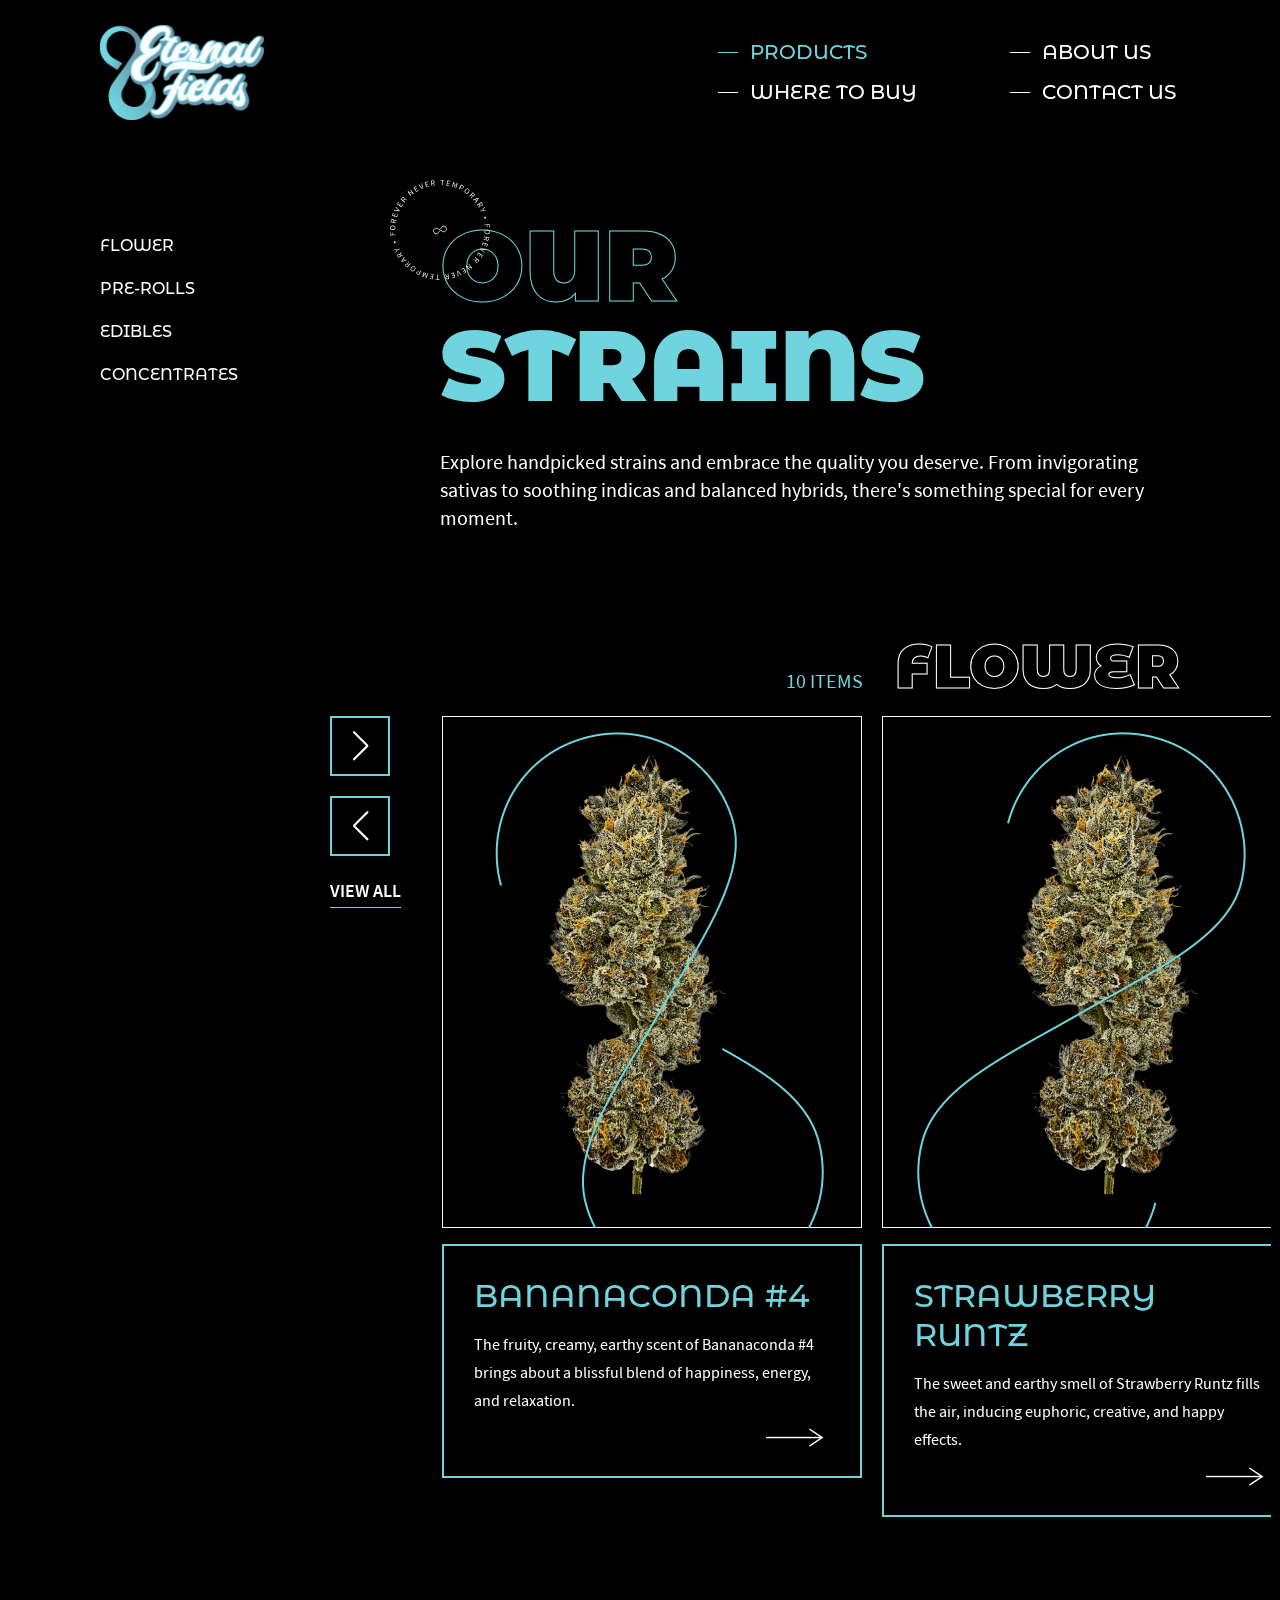
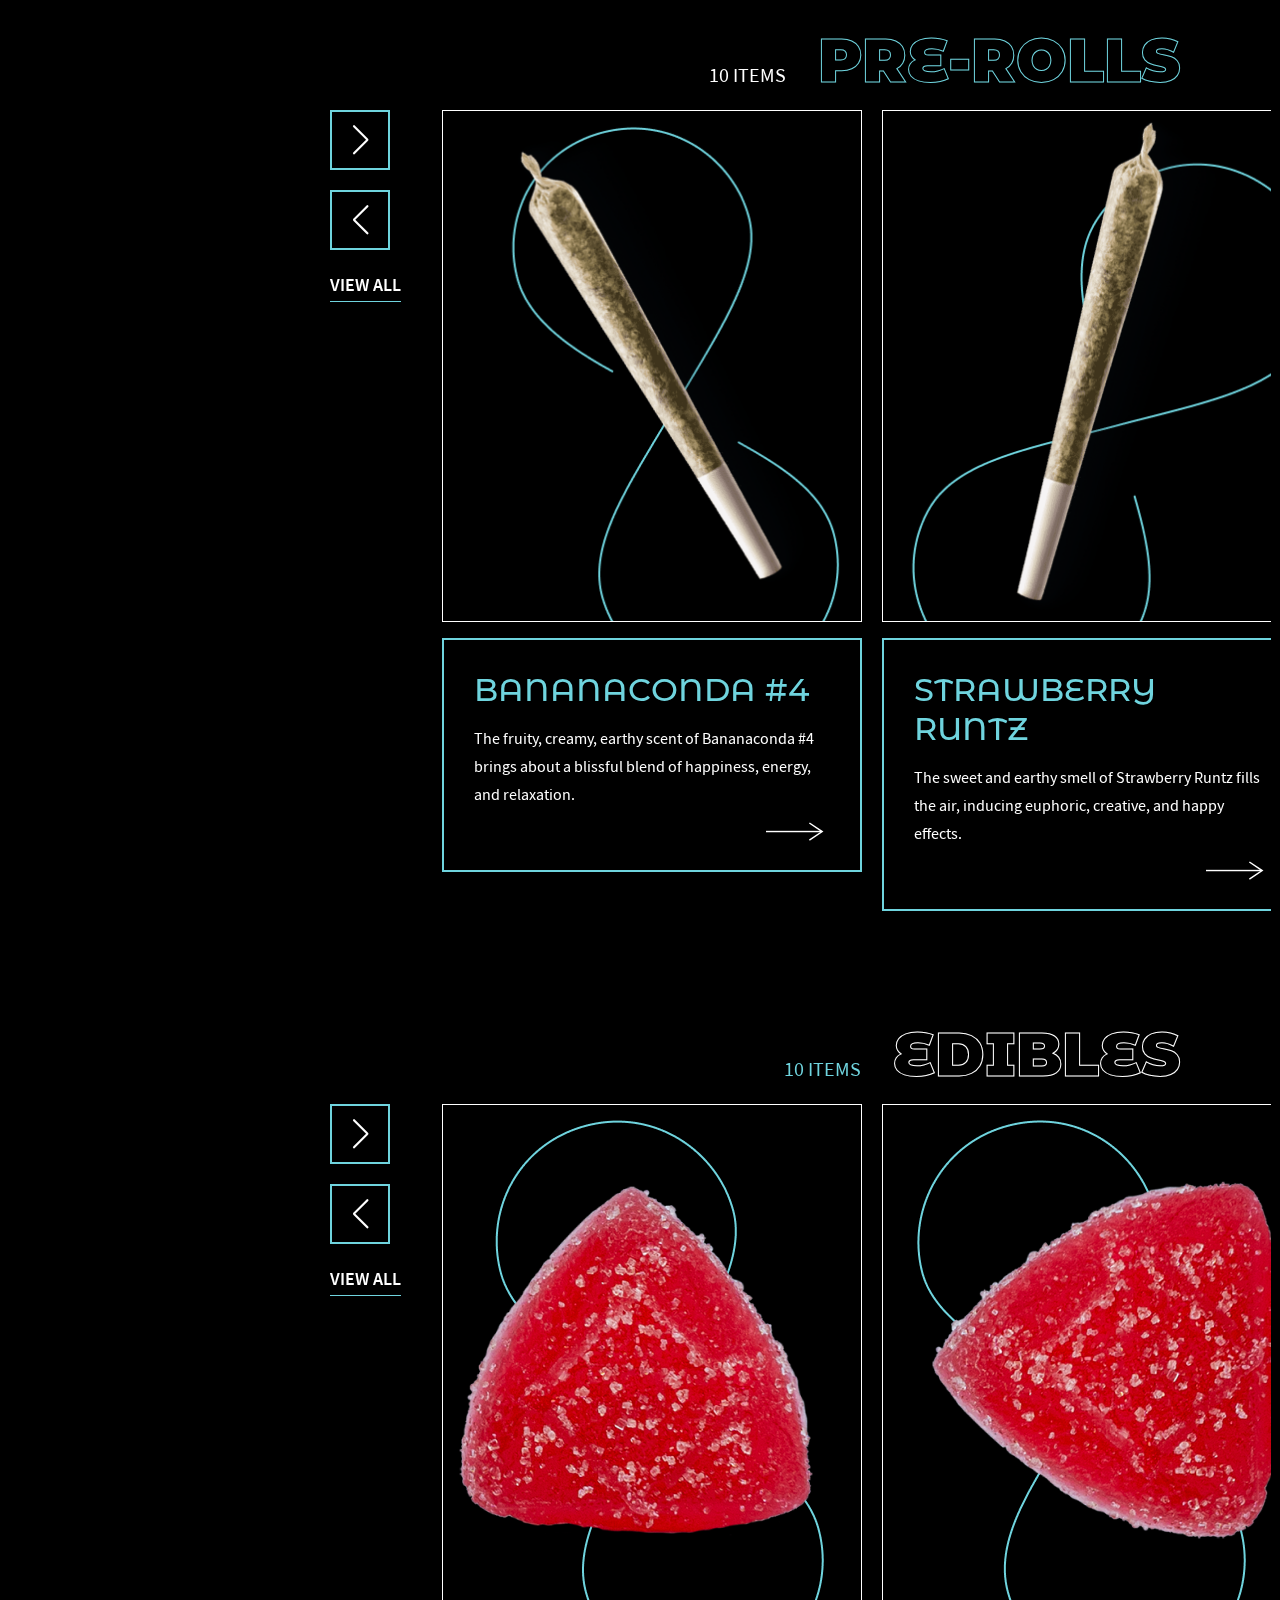
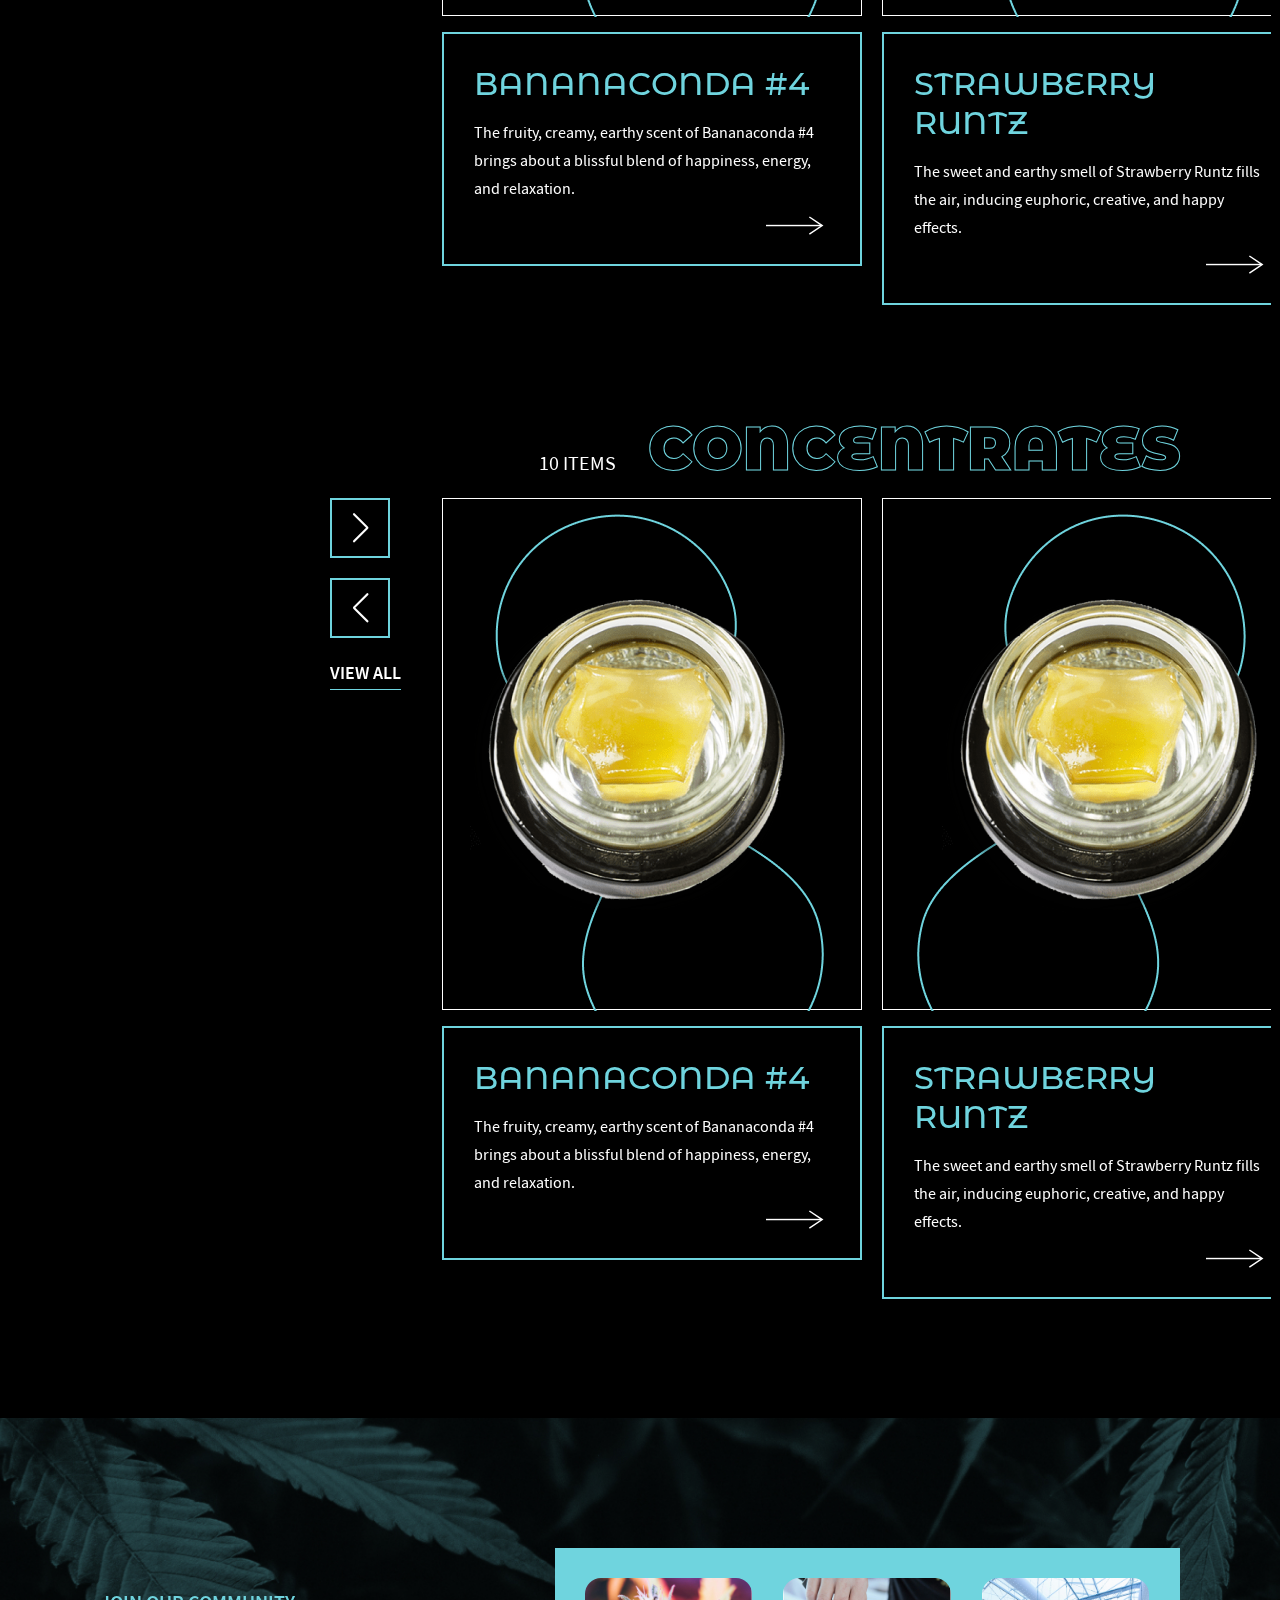
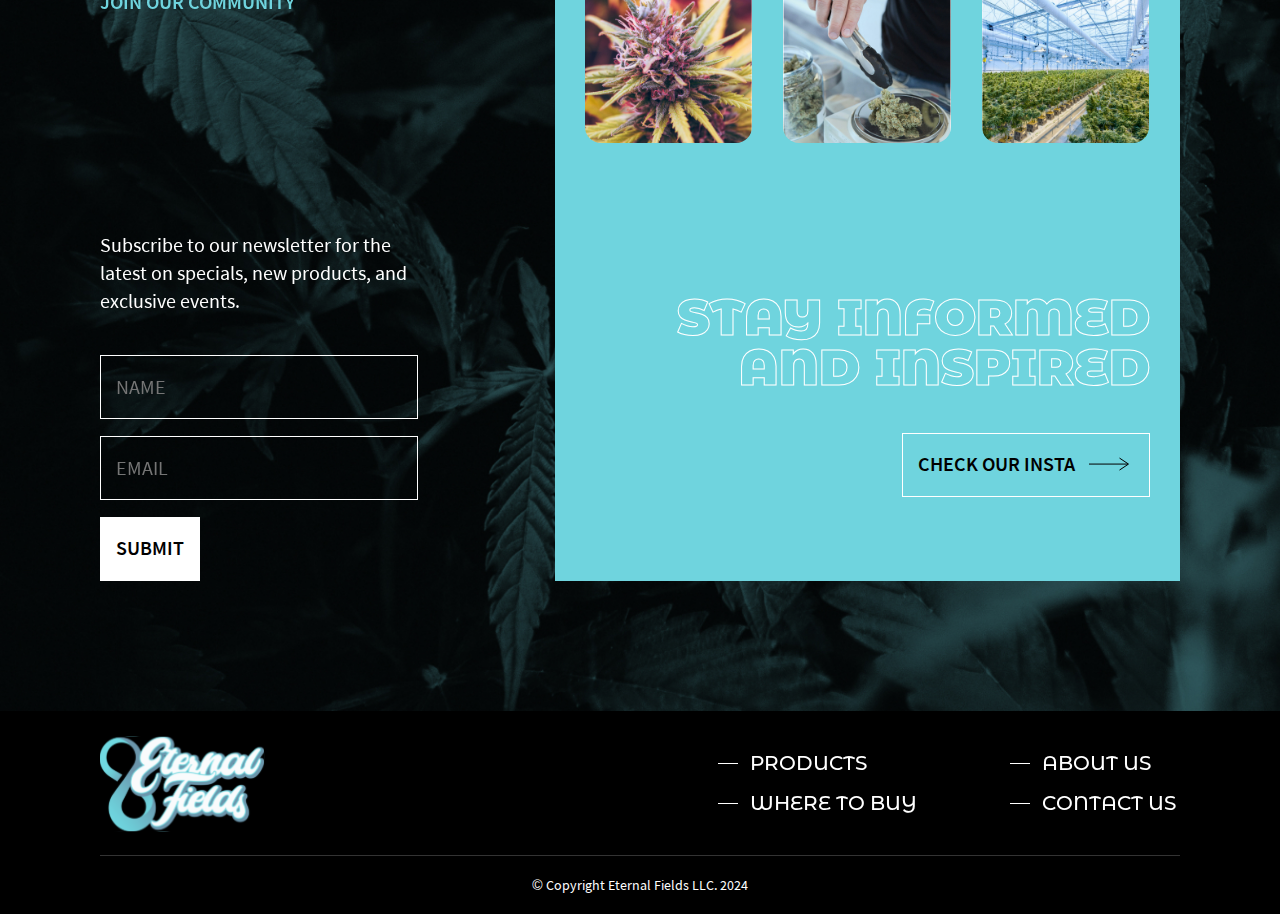
==== html/product.html @ d435bf22 "add" ====
<!doctype html>
<html lang="en">
<head>
	<meta charset="UTF-8">
	<meta name="viewport"
				content="width=device-width, user-scalable=no, initial-scale=1.0, maximum-scale=1.0, minimum-scale=1.0">
	<meta http-equiv="X-UA-Compatible" content="ie=edge">
	<title>Eternal Fields</title>

	
	<!-- Main style -->
	<link rel="stylesheet" href="css/normalize.css"/>
	<link rel="preconnect" href="https://fonts.googleapis.com">
	<link rel="preconnect" href="https://fonts.gstatic.com" crossorigin>
	<link href="https://fonts.googleapis.com/css2?family=Montserrat+Alternates:wght@400;500;900&display=swap" rel="stylesheet">
	<link rel="stylesheet" href="css/font.css"/>
	<link rel="stylesheet" href="css/jquery.fancybox.min.css"/>
	<link rel="stylesheet" type="text/css" href="css/nice-select.css"/>
	<link rel="stylesheet" type="text/css" href="css/swiper.min.css"/>
	<link rel="stylesheet" type="text/css" href="css/styles.css"/>
	<link rel="stylesheet" type="text/css" href="css/responsive.css"/>
	
</head>
<body>

  <header>
		<div class="top-line">
			<div class="content-width">
				<div class="logo-wrap">
					<a href="index.html">
						<img src="img/logo.svg" alt="">
					</a>
				</div>
				<nav class="top-menu">
					<ul>
						<li class="current-item"><a href="#">PRODUCTS</a></li>
						<li><a href="#">ABOUT US</a></li>
						<li><a href="#">WHERE TO BUY</a></li>
						<li><a href="#">CONTACT US</a></li>
					</ul>
				</nav>
			</div>
		</div>
  </header>

	<main>

		<div class="nav-block">
			<div class="content-width">
				<div class="nav-menu-wrap">
					<ul class="et_pb_side_nav ">
						<li class="side_nav_item"><a href="#product1"><span class="img-wrap"><img src="img/icon-5.svg" alt=""></span>FLOWER</a></li>
						<li class="side_nav_item"><a href="#product2"  class=""><span class="img-wrap"><img src="img/icon-5.svg" alt=""></span>pre-rolls</a></li>
						<li class="side_nav_item"><a href="#product3" id="side_nav_item_id_2" class=""><span class="img-wrap"><img src="img/icon-5.svg" alt=""></span>Edibles</a></li>
						<li class="side_nav_item"><a href="#product4" id="side_nav_item_id_3" class=""><span class="img-wrap"><img src="img/icon-5.svg" alt=""></span>concentrates</a></li>

					</ul>
				</div>
				<div class="content-wrap">
					<section class="product-head">
						<div class="title-wrap">
							<div class="icon-wrap">
								<img src="img/icon-6.svg" alt="">
							</div>
							<h1><span>Our</span> Strains</h1>
							<p>Explore handpicked strains and embrace the quality you deserve. From invigorating sativas to soothing indicas and balanced hybrids, there's something special for every moment.</p>
						</div>
					</section>


					<section id="product1" class="product product-1">
						<div class="title">
							<p>10 items</p>
							<h2>FLOWER</h2>
						</div>
						<div class="slider-wrap">
							<div class="nav-wrap">
								<div class="swiper-button-next next-1 arrow"></div>
								<div class="swiper-button-prev prev-1 arrow"></div>
								<div class="link-wrap">
									<a href="#">View all</a>
								</div>
							</div>
							<div class="swiper product-slider-1  product-slider">
								<div class="swiper-wrapper">
									<div class="swiper-slide">
										<figure>
											<img src="img/img-2-1.png" alt="">
										</figure>
										<div class="text">
											<h6>Bananaconda #4</h6>
											<p>The fruity, creamy, earthy scent of Bananaconda #4 brings about a blissful blend of happiness, energy, and relaxation.</p>
											<a href="#"><img src="img/icon-2.svg" alt=""></a>
										</div>
									</div>
									<div class="swiper-slide">
										<figure>
											<img src="img/img-2-2.png" alt="">
										</figure>
										<div class="text">
											<h6>Strawberry Runtz</h6>
											<p>The sweet and earthy smell of Strawberry Runtz fills the air, inducing euphoric, creative, and happy effects.</p>
											<a href="#"><img src="img/icon-2.svg" alt=""></a>
										</div>
									</div>
									<div class="swiper-slide">
										<figure>
											<img src="img/img-2-3.png" alt="">
										</figure>
										<div class="text">
											<h6>Cadillac Rainbows</h6>
											<p>The fruity, gassy aroma of Cadillac Rainbows invites a wave of hunger, euphoria, and relaxation.</p>
											<a href="#"><img src="img/icon-2.svg" alt=""></a>
										</div>
									</div>
									<div class="swiper-slide">
										<figure>
											<img src="img/img-2-1.png" alt="">
										</figure>
										<div class="text">
											<h6>Bananaconda #4</h6>
											<p>The fruity, creamy, earthy scent of Bananaconda #4 brings about a blissful blend of happiness, energy, and relaxation.</p>
											<a href="#"><img src="img/icon-2.svg" alt=""></a>
										</div>
									</div>
									<div class="swiper-slide">
										<figure>
											<img src="img/img-2-2.png" alt="">
										</figure>
										<div class="text">
											<h6>Strawberry Runtz</h6>
											<p>The sweet and earthy smell of Strawberry Runtz fills the air, inducing euphoric, creative, and happy effects.</p>
											<a href="#"><img src="img/icon-2.svg" alt=""></a>
										</div>
									</div>
									<div class="swiper-slide">
										<figure>
											<img src="img/img-2-3.png" alt="">
										</figure>
										<div class="text">
											<h6>Cadillac Rainbows</h6>
											<p>The fruity, gassy aroma of Cadillac Rainbows invites a wave of hunger, euphoria, and relaxation.</p>
											<a href="#"><img src="img/icon-2.svg" alt=""></a>
										</div>
									</div>
								</div>
							</div>
						</div>
					</section>
					<section id="product2" class="product product-2">
						<div class="title">
							<p>10 items</p>
							<h2>pre-rolls</h2>
						</div>
						<div class="slider-wrap">
							<div class="nav-wrap">
								<div class="swiper-button-next next-2 arrow"></div>
								<div class="swiper-button-prev prev-2 arrow"></div>
								<div class="link-wrap">
									<a href="#">View all</a>
								</div>
							</div>
							<div class="swiper product-slider-2  product-slider">
								<div class="swiper-wrapper">
									<div class="swiper-slide">
										<figure>
											<img src="img/img-7-1.png" alt="">
										</figure>
										<div class="text">
											<h6>Bananaconda #4</h6>
											<p>The fruity, creamy, earthy scent of Bananaconda #4 brings about a blissful blend of happiness, energy, and relaxation.</p>
											<a href="#"><img src="img/icon-2.svg" alt=""></a>
										</div>
									</div>
									<div class="swiper-slide">
										<figure>
											<img src="img/img-7-2.png" alt="">
										</figure>
										<div class="text">
											<h6>Strawberry Runtz</h6>
											<p>The sweet and earthy smell of Strawberry Runtz fills the air, inducing euphoric, creative, and happy effects.</p>
											<a href="#"><img src="img/icon-2.svg" alt=""></a>
										</div>
									</div>
									<div class="swiper-slide">
										<figure>
											<img src="img/img-2-3.png" alt="">
										</figure>
										<div class="text">
											<h6>Cadillac Rainbows</h6>
											<p>The fruity, gassy aroma of Cadillac Rainbows invites a wave of hunger, euphoria, and relaxation.</p>
											<a href="#"><img src="img/icon-2.svg" alt=""></a>
										</div>
									</div>
									<div class="swiper-slide">
										<figure>
											<img src="img/img-2-1.png" alt="">
										</figure>
										<div class="text">
											<h6>Bananaconda #4</h6>
											<p>The fruity, creamy, earthy scent of Bananaconda #4 brings about a blissful blend of happiness, energy, and relaxation.</p>
											<a href="#"><img src="img/icon-2.svg" alt=""></a>
										</div>
									</div>
									<div class="swiper-slide">
										<figure>
											<img src="img/img-2-2.png" alt="">
										</figure>
										<div class="text">
											<h6>Strawberry Runtz</h6>
											<p>The sweet and earthy smell of Strawberry Runtz fills the air, inducing euphoric, creative, and happy effects.</p>
											<a href="#"><img src="img/icon-2.svg" alt=""></a>
										</div>
									</div>
									<div class="swiper-slide">
										<figure>
											<img src="img/img-2-3.png" alt="">
										</figure>
										<div class="text">
											<h6>Cadillac Rainbows</h6>
											<p>The fruity, gassy aroma of Cadillac Rainbows invites a wave of hunger, euphoria, and relaxation.</p>
											<a href="#"><img src="img/icon-2.svg" alt=""></a>
										</div>
									</div>
								</div>
							</div>
						</div>
					</section>
					<section id="product3" class="product product-3">
						<div class="title">
							<p>10 items</p>
							<h2>Edibles</h2>
						</div>
						<div class="slider-wrap">
							<div class="nav-wrap">
								<div class="swiper-button-next next-3 arrow"></div>
								<div class="swiper-button-prev prev-3 arrow"></div>
								<div class="link-wrap">
									<a href="#">View all</a>
								</div>
							</div>
							<div class="swiper product-slider-3  product-slider">
								<div class="swiper-wrapper">
									<div class="swiper-slide">
										<figure>
											<img src="img/img-8-1.png" alt="">
										</figure>
										<div class="text">
											<h6>Bananaconda #4</h6>
											<p>The fruity, creamy, earthy scent of Bananaconda #4 brings about a blissful blend of happiness, energy, and relaxation.</p>
											<a href="#"><img src="img/icon-2.svg" alt=""></a>
										</div>
									</div>
									<div class="swiper-slide">
										<figure>
											<img src="img/img-8-2.png" alt="">
										</figure>
										<div class="text">
											<h6>Strawberry Runtz</h6>
											<p>The sweet and earthy smell of Strawberry Runtz fills the air, inducing euphoric, creative, and happy effects.</p>
											<a href="#"><img src="img/icon-2.svg" alt=""></a>
										</div>
									</div>
									<div class="swiper-slide">
										<figure>
											<img src="img/img-2-3.png" alt="">
										</figure>
										<div class="text">
											<h6>Cadillac Rainbows</h6>
											<p>The fruity, gassy aroma of Cadillac Rainbows invites a wave of hunger, euphoria, and relaxation.</p>
											<a href="#"><img src="img/icon-2.svg" alt=""></a>
										</div>
									</div>
									<div class="swiper-slide">
										<figure>
											<img src="img/img-2-1.png" alt="">
										</figure>
										<div class="text">
											<h6>Bananaconda #4</h6>
											<p>The fruity, creamy, earthy scent of Bananaconda #4 brings about a blissful blend of happiness, energy, and relaxation.</p>
											<a href="#"><img src="img/icon-2.svg" alt=""></a>
										</div>
									</div>
									<div class="swiper-slide">
										<figure>
											<img src="img/img-2-2.png" alt="">
										</figure>
										<div class="text">
											<h6>Strawberry Runtz</h6>
											<p>The sweet and earthy smell of Strawberry Runtz fills the air, inducing euphoric, creative, and happy effects.</p>
											<a href="#"><img src="img/icon-2.svg" alt=""></a>
										</div>
									</div>
									<div class="swiper-slide">
										<figure>
											<img src="img/img-2-3.png" alt="">
										</figure>
										<div class="text">
											<h6>Cadillac Rainbows</h6>
											<p>The fruity, gassy aroma of Cadillac Rainbows invites a wave of hunger, euphoria, and relaxation.</p>
											<a href="#"><img src="img/icon-2.svg" alt=""></a>
										</div>
									</div>
								</div>
							</div>
						</div>
					</section>
					<section id="product4" class="product product-4">
						<div class="title">
							<p>10 items</p>
							<h2>concentrates</h2>
						</div>
						<div class="slider-wrap">
							<div class="nav-wrap">
								<div class="swiper-button-next next-4 arrow"></div>
								<div class="swiper-button-prev prev-4 arrow"></div>
								<div class="link-wrap">
									<a href="#">View all</a>
								</div>
							</div>
							<div class="swiper product-slider-4  product-slider">
								<div class="swiper-wrapper">
									<div class="swiper-slide">
										<figure>
											<img src="img/img-9-1.png" alt="">
										</figure>
										<div class="text">
											<h6>Bananaconda #4</h6>
											<p>The fruity, creamy, earthy scent of Bananaconda #4 brings about a blissful blend of happiness, energy, and relaxation.</p>
											<a href="#"><img src="img/icon-2.svg" alt=""></a>
										</div>
									</div>
									<div class="swiper-slide">
										<figure>
											<img src="img/img-9-2.png" alt="">
										</figure>
										<div class="text">
											<h6>Strawberry Runtz</h6>
											<p>The sweet and earthy smell of Strawberry Runtz fills the air, inducing euphoric, creative, and happy effects.</p>
											<a href="#"><img src="img/icon-2.svg" alt=""></a>
										</div>
									</div>
									<div class="swiper-slide">
										<figure>
											<img src="img/img-2-3.png" alt="">
										</figure>
										<div class="text">
											<h6>Cadillac Rainbows</h6>
											<p>The fruity, gassy aroma of Cadillac Rainbows invites a wave of hunger, euphoria, and relaxation.</p>
											<a href="#"><img src="img/icon-2.svg" alt=""></a>
										</div>
									</div>
									<div class="swiper-slide">
										<figure>
											<img src="img/img-2-1.png" alt="">
										</figure>
										<div class="text">
											<h6>Bananaconda #4</h6>
											<p>The fruity, creamy, earthy scent of Bananaconda #4 brings about a blissful blend of happiness, energy, and relaxation.</p>
											<a href="#"><img src="img/icon-2.svg" alt=""></a>
										</div>
									</div>
									<div class="swiper-slide">
										<figure>
											<img src="img/img-2-2.png" alt="">
										</figure>
										<div class="text">
											<h6>Strawberry Runtz</h6>
											<p>The sweet and earthy smell of Strawberry Runtz fills the air, inducing euphoric, creative, and happy effects.</p>
											<a href="#"><img src="img/icon-2.svg" alt=""></a>
										</div>
									</div>
									<div class="swiper-slide">
										<figure>
											<img src="img/img-2-3.png" alt="">
										</figure>
										<div class="text">
											<h6>Cadillac Rainbows</h6>
											<p>The fruity, gassy aroma of Cadillac Rainbows invites a wave of hunger, euphoria, and relaxation.</p>
											<a href="#"><img src="img/icon-2.svg" alt=""></a>
										</div>
									</div>
								</div>
							</div>
						</div>
					</section>
				</div>
			</div>
		</div>



		<section class="join">
			<div class="bg">
				<img src="img/bg-6.jpg" alt="">
			</div>
			<div class="content-width">
				<div class="form-wrap">
					<h6 class="label">Join Our Community</h6>
					<p>Subscribe to our newsletter for the latest on specials, new products, and exclusive events.</p>
					<form action="#" class="form-default">
						<div class="input-wrap">
							<label for="name"></label>
							<input type="text" name="name" id="name" placeholder="Name">
						</div>
						<div class="input-wrap">
							<label for="email"></label>
							<input type="email" name="email" id="email" placeholder="Email">
						</div>
						<div class="input-wrap-submit">
							<button type="submit" class="btn-white">submit</button>
						</div>
					</form>
				</div>
				<div class="title-wrap">
					<div class="img-wrap">
						<img src="img/img-6-1.jpg" alt="">
						<img src="img/img-6-2.jpg" alt="">
						<img src="img/img-6-3.jpg" alt="">
					</div>
					<h2>Stay Informed and Inspired</h2>
					<div class="btn-wrap">
						<a href="#" class="btn-arrow">check our insta <img src="img/arrow-1.svg" alt=""></a>
					</div>
				</div>
			</div>
		</section>

		
	</main>

  <footer>
		<div class="content-width">
			<div class="logo-wrap">
				<a href="index.html">
					<img src="img/logo-2.svg" alt="">
				</a>
			</div>
			<nav class="top-menu">
				<ul>
					<li><a href="#">PRODUCTS</a></li>
					<li><a href="#">ABOUT US</a></li>
					<li><a href="#">WHERE TO BUY</a></li>
					<li><a href="#">CONTACT US</a></li>
				</ul>
			</nav>

			<div class="bottom">
				<p>© Copyright Eternal Fields LLC. 2024</p>
			</div>
		</div>
  </footer>



  <script src="js/jquery.min.js"></script>
	<script src="js/swiper.js"></script>
	<script src="js/jquery.fancybox.min.js"></script>
	<script src="js/jquery.nice-select.min.js"></script>
	<script src="js/fixto.min.js"></script>
	<script src="js/jquery.nav.min.js"></script>
	<script src="js/script.js"></script>
</body>
</html>
---- html/css/font.css ----
@font-face {
  font-family: 'Source Sans Pro';
  src: url('../fonts/SourceSansPro-Regular.woff2') format('woff2'),
  url('../fonts/SourceSansPro-Regular.woff') format('woff');
  font-weight: normal;
  font-style: normal;
  font-display: swap;
}

@font-face {
  font-family: 'Source Sans Pro';
  src: url('../fonts/SourceSansPro-Semibold.woff2') format('woff2'),
  url('../fonts/SourceSansPro-Semibold.woff') format('woff');
  font-weight: 600;
  font-style: normal;
  font-display: swap;
}
---- html/css/nice-select.css ----
.nice-select {
  -webkit-tap-highlight-color: transparent;
  background-color: #fff;
  border-radius: 5px;
  border: solid 1px #e8e8e8;
  box-sizing: border-box;
  clear: both;
  cursor: pointer;
  display: block;
  float: left;
  font-family: inherit;
  font-size: 14px;
  font-weight: normal;
  height: 42px;
  line-height: 40px;
  outline: none;
  padding-left: 18px;
  padding-right: 30px;
  position: relative;
  text-align: left !important;
  -webkit-transition: all 0.2s ease-in-out;
  transition: all 0.2s ease-in-out;
  -webkit-user-select: none;
     -moz-user-select: none;
      -ms-user-select: none;
          user-select: none;
  white-space: nowrap;
  width: auto; }
  .nice-select:hover {
    border-color: #dbdbdb; }
  .nice-select:active, .nice-select.open, .nice-select:focus {
    border-color: #999; }
  .nice-select:after {
    border-bottom: 2px solid #999;
    border-right: 2px solid #999;
    content: '';
    display: block;
    height: 5px;
    margin-top: -4px;
    pointer-events: none;
    position: absolute;
    right: 12px;
    top: 50%;
    -webkit-transform-origin: 66% 66%;
        -ms-transform-origin: 66% 66%;
            transform-origin: 66% 66%;
    -webkit-transform: rotate(45deg);
        -ms-transform: rotate(45deg);
            transform: rotate(45deg);
    -webkit-transition: all 0.15s ease-in-out;
    transition: all 0.15s ease-in-out;
    width: 5px; }
  .nice-select.open:after {
    -webkit-transform: rotate(-135deg);
        -ms-transform: rotate(-135deg);
            transform: rotate(-135deg); }
  .nice-select.open .list {
    opacity: 1;
    pointer-events: auto;
    -webkit-transform: scale(1) translateY(0);
        -ms-transform: scale(1) translateY(0);
            transform: scale(1) translateY(0); }
  .nice-select.disabled {
    border-color: #ededed;
    color: #999;
    pointer-events: none; }
    .nice-select.disabled:after {
      border-color: #cccccc; }
  .nice-select.wide {
    width: 100%; }
    .nice-select.wide .list {
      left: 0 !important;
      right: 0 !important; }
  .nice-select.right {
    float: right; }
    .nice-select.right .list {
      left: auto;
      right: 0; }
  .nice-select.small {
    font-size: 12px;
    height: 36px;
    line-height: 34px; }
    .nice-select.small:after {
      height: 4px;
      width: 4px; }
    .nice-select.small .option {
      line-height: 34px;
      min-height: 34px; }
  .nice-select .list {
    background-color: #fff;
    border-radius: 5px;
    box-shadow: 0 0 0 1px rgba(68, 68, 68, 0.11);
    box-sizing: border-box;
    margin-top: 4px;
    opacity: 0;
    overflow: hidden;
    padding: 0;
    pointer-events: none;
    position: absolute;
    top: 100%;
    left: 0;
    -webkit-transform-origin: 50% 0;
        -ms-transform-origin: 50% 0;
            transform-origin: 50% 0;
    -webkit-transform: scale(0.75) translateY(-21px);
        -ms-transform: scale(0.75) translateY(-21px);
            transform: scale(0.75) translateY(-21px);
    -webkit-transition: all 0.2s cubic-bezier(0.5, 0, 0, 1.25), opacity 0.15s ease-out;
    transition: all 0.2s cubic-bezier(0.5, 0, 0, 1.25), opacity 0.15s ease-out;
    z-index: 9; }
    .nice-select .list:hover .option:not(:hover) {
      background-color: transparent !important; }
  .nice-select .option {
    cursor: pointer;
    font-weight: 400;
    line-height: 40px;
    list-style: none;
    min-height: 40px;
    outline: none;
    padding-left: 18px;
    padding-right: 29px;
    text-align: left;
    -webkit-transition: all 0.2s;
    transition: all 0.2s; }
    .nice-select .option:hover, .nice-select .option.focus, .nice-select .option.selected.focus {
      background-color: #f6f6f6; }
    .nice-select .option.selected {
      font-weight: bold; }
    .nice-select .option.disabled {
      background-color: transparent;
      color: #999;
      cursor: default; }

.no-csspointerevents .nice-select .list {
  display: none; }

.no-csspointerevents .nice-select.open .list {
  display: block; }
---- html/css/styles.css ----
/*&:after {
  content: "";
  display: table;
  clear: both;}*/
body {
  font-family: "Source Sans Pro", sans-serif;
  scroll-behavior: smooth;
  font-style: normal;
  font-size: 20px;
  font-weight: 400;
  line-height: 28px;
  min-width: 320px;
  position: relative;
  background: #000;
  max-width: 3000px;
  margin: auto;
  color: #fff; }

header, section, footer {
  margin: auto; }

a {
  text-decoration: none; }
  a:focus {
    outline: none !important; }

a:hover, a:focus, a:active {
  text-decoration: none; }

* {
  -webkit-box-sizing: border-box;
  box-sizing: border-box;
  -webkit-font-smoothing: antialiased;
  -moz-osx-font-smoothing: grayscale; }

a, button {
  -webkit-transition: all .4s ease;
  transition: all .4s ease; }

figure {
  margin: 0; }
  figure img {
    width: auto;
    max-width: 100%;
    vertical-align: top; }

ul {
  margin: 0;
  padding: 0; }
  ul li {
    list-style-type: none; }

p, a {
  color: #fff;
  margin: 0; }

input {
  -webkit-appearance: none !important;
  -moz-appearance: none !important;
  appearance: none !important; }

.content-width {
  width: 1345px;
  margin: auto; }

h1, h2, h3, h4, h5, h6 {
  font-family: "Montserrat Alternates", sans-serif; }

h1, h2 {
  margin: 0 0 30px; }

h3 {
  margin: 0 0 30px; }

h4 {
  margin: 0 0 30px; }

h5 {
  margin: 0 0 10px; }

h6 {
  margin: 0 0 10px; }

input:invalid {
  -webkit-box-shadow: none;
          box-shadow: none; }

input, textarea, button {
  outline: none !important; }

/*--------------------------------HOME---------------------------------*/
header {
  position: relative;
  z-index: 999;
  max-height: 0; }

.top-line {
  padding-top: 25px; }
  .top-line .content-width {
    display: -webkit-box;
    display: -ms-flexbox;
    display: flex;
    -webkit-box-pack: justify;
        -ms-flex-pack: justify;
            justify-content: space-between;
    -ms-flex-wrap: wrap;
        flex-wrap: wrap; }
  .top-line .logo-wrap {
    width: 165px; }
    .top-line .logo-wrap img {
      width: 100%; }
  .top-line .top-menu {
    width: 462px; }
    .top-line .top-menu ul {
      display: -webkit-box;
      display: -ms-flexbox;
      display: flex;
      -webkit-box-pack: justify;
          -ms-flex-pack: justify;
              justify-content: space-between;
      -ms-flex-wrap: wrap;
          flex-wrap: wrap;
      padding-top: 13px; }
      .top-line .top-menu ul li {
        min-width: 170px;
        width: -webkit-fit-content;
        width: -moz-fit-content;
        width: fit-content;
        margin-bottom: 12px; }
        .top-line .top-menu ul li a {
          display: inline-block;
          position: relative;
          padding-left: 32px;
          font-size: 20px;
          font-weight: 500;
          line-height: 24px;
          font-family: "Montserrat Alternates", sans-serif; }
          .top-line .top-menu ul li a:before {
            position: absolute;
            top: 50%;
            left: 0;
            content: '';
            height: 1px;
            background: #fff;
            width: 20px; }
          .top-line .top-menu ul li a:hover {
            opacity: 0.7; }

.bg {
  position: absolute;
  top: 0;
  left: 0;
  right: 0;
  bottom: 0;
  overflow: hidden; }

.bg + * {
  position: relative;
  z-index: 3; }

.home-banner {
  position: relative;
  z-index: 4; }
  .home-banner .bg img {
    width: 100%;
    height: 100%;
    -o-object-fit: cover;
       object-fit: cover; }
  .home-banner .content-width {
    position: relative;
    padding-top: 260px;
    padding-bottom: 70px;
    min-height: 817px; }
  .home-banner .content {
    display: -webkit-box;
    display: -ms-flexbox;
    display: flex;
    -webkit-box-pack: end;
        -ms-flex-pack: end;
            justify-content: flex-end;
    -ms-flex-wrap: wrap;
        flex-wrap: wrap; }
  .home-banner .title-wrap {
    width: calc(100% - 500px);
    margin-right: 68px; }
  .home-banner .text {
    width: 432px; }
  .home-banner .bottom-title {
    margin-top: 80px;
    width: 916px;
    max-width: 100%; }
  .home-banner h1 {
    margin: 0;
    font-size: 80px;
    font-weight: 900;
    line-height: 80px;
    letter-spacing: 0;
    text-align: left;
    text-transform: uppercase; }
  .home-banner h2 {
    position: relative;
    font-size: 80px;
    font-weight: 900;
    line-height: 80px;
    letter-spacing: 0;
    text-align: left;
    text-transform: uppercase;
    color: #fff; }
    @supports (-webkit-text-stroke: 1px white) {
      .home-banner h2 {
        color: transparent;
        -webkit-text-stroke: 1px white; } }
  .home-banner .bottom-scroll {
    position: absolute;
    bottom: 40px;
    left: 50%;
    width: 102px;
    margin-left: -56px; }
    .home-banner .bottom-scroll a {
      font-size: 20px;
      font-weight: 600;
      line-height: 28px;
      position: relative;
      color: #fff;
      text-align: center; }
      .home-banner .bottom-scroll a:hover {
        opacity: 0.7; }
      .home-banner .bottom-scroll a:after {
        position: absolute;
        top: calc(100% + 10px);
        width: 1px;
        background: #fff;
        height: 96px;
        content: '';
        left: 56px; }
  .home-banner .icon-wrap {
    width: 240px;
    bottom: -127px;
    left: 115px;
    position: absolute; }
    .home-banner .icon-wrap img {
      width: 100%; }

.title-slider {
  padding: 200px 0 100px;
  overflow: hidden; }
  .title-slider .content-width {
    display: -webkit-box;
    display: -ms-flexbox;
    display: flex;
    -webkit-box-pack: justify;
        -ms-flex-pack: justify;
            justify-content: space-between;
    -ms-flex-wrap: wrap;
        flex-wrap: wrap; }
  .title-slider .title-wrap {
    width: 775px; }
    .title-slider .title-wrap p {
      padding-left: 115px; }
  .title-slider h2 {
    color: #6fd4de;
    font-size: 160px;
    font-weight: 900;
    line-height: 160px;
    letter-spacing: 0;
    text-align: left;
    text-transform: uppercase;
    margin-bottom: 32px; }
  .title-slider .nav-wrap {
    position: absolute;
    top: 490px;
    left: 0;
    z-index: 5;
    display: -webkit-box;
    display: -ms-flexbox;
    display: flex;
    -webkit-box-pack: justify;
        -ms-flex-pack: justify;
            justify-content: space-between;
    -webkit-box-orient: horizontal;
    -webkit-box-direction: reverse;
        -ms-flex-direction: row-reverse;
            flex-direction: row-reverse;
    width: 208px; }
    .title-slider .nav-wrap > div {
      position: relative;
      margin: 0;
      top: 0;
      right: 0;
      left: 0;
      -webkit-transform: none;
              transform: none;
      border: 2px solid #6fd4de;
      width: 80px;
      height: 80px;
      -webkit-transition: all .4s ease;
      transition: all .4s ease; }
      .title-slider .nav-wrap > div:after {
        color: #fff; }
      .title-slider .nav-wrap > div:hover {
        background: #6fd4de; }
        .title-slider .nav-wrap > div:hover:after {
          color: #000; }
  .title-slider .slider-wrap {
    position: relative;
    z-index: 3;
    width: calc(100% - 775px - 85px);
    margin-top: -40px; }
  .title-slider .content-width {
    position: relative; }

.strains-slider {
  overflow: visible; }
  .strains-slider .swiper-slide {
    width: 420px; }
    .strains-slider .swiper-slide figure {
      border: 1px solid white;
      height: 512px;
      display: -webkit-box;
      display: -ms-flexbox;
      display: flex;
      -webkit-box-pack: center;
          -ms-flex-pack: center;
              justify-content: center;
      -webkit-box-align: center;
          -ms-flex-align: center;
              align-items: center;
      margin-bottom: 16px; }
    .strains-slider .swiper-slide .text {
      border: 2px solid #6fd4de;
      padding: 30px 30px 50px; }
      .strains-slider .swiper-slide .text h6 {
        color: #6fd4de;
        font-size: 32px;
        font-weight: 500;
        line-height: 39px;
        letter-spacing: 0;
        text-align: left;
        text-transform: uppercase;
        margin-bottom: 15px; }
      .strains-slider .swiper-slide .text p {
        font-size: 16px;
        font-weight: 400;
        line-height: 28px;
        margin-bottom: 12px; }
      .strains-slider .swiper-slide .text a {
        float: right;
        width: -webkit-fit-content;
        width: -moz-fit-content;
        width: fit-content; }
        .strains-slider .swiper-slide .text a img {
          position: relative;
          left: 0;
          -webkit-transition: all .4s ease;
          transition: all .4s ease; }
        .strains-slider .swiper-slide .text a:hover img {
          left: 3px; }

.img-text-bg {
  padding: 30px 0 100px; }
  .img-text-bg .content-width {
    position: relative;
    padding: 95px 0 0; }
  .img-text-bg .bg {
    left: 115px;
    bottom: -95px; }
    .img-text-bg .bg img {
      width: 100%;
      height: 100%;
      -o-object-fit: cover;
         object-fit: cover; }
  .img-text-bg .wrap {
    display: -webkit-box;
    display: -ms-flexbox;
    display: flex;
    -webkit-box-pack: justify;
        -ms-flex-pack: justify;
            justify-content: space-between;
    -ms-flex-wrap: wrap;
        flex-wrap: wrap; }
  .img-text-bg .icon-wrap {
    position: absolute;
    top: -242px;
    left: -32px; }
  .img-text-bg figure {
    width: 518px;
    position: relative;
    z-index: 3; }
    .img-text-bg figure img {
      border-radius: 32px;
      -webkit-box-shadow: 0px 32px 48px 12px rgba(0, 0, 0, 0.25), 0px 0px 16px 2px rgba(0, 0, 0, 0.25);
              box-shadow: 0px 32px 48px 12px rgba(0, 0, 0, 0.25), 0px 0px 16px 2px rgba(0, 0, 0, 0.25);
      width: 100%; }
  .img-text-bg .text {
    width: calc(100% - 685px);
    padding: 118px 110px 0 0; }
  .img-text-bg h2 {
    color: black;
    font-size: 80px;
    font-weight: 900;
    line-height: 80px;
    letter-spacing: 0;
    text-align: left;
    text-transform: uppercase;
    margin-bottom: 45px; }
  .img-text-bg .text-wrap {
    position: relative;
    padding-left: 115px; }
    .img-text-bg .text-wrap .img-wrap {
      position: absolute;
      top: -25px;
      left: -115px; }
      .img-text-bg .text-wrap .img-wrap img {
        vertical-align: top; }
    .img-text-bg .text-wrap p {
      color: black;
      font-size: 24px;
      font-weight: 400;
      line-height: 32px;
      margin-bottom: 40px; }

.label {
  color: white;
  font-family: "Source Sans Pro", sans-serif;
  font-size: 20px;
  font-weight: 600;
  line-height: 28px;
  letter-spacing: 0;
  text-align: left;
  text-transform: uppercase;
  margin-bottom: 5px; }

.btn-arrow {
  display: inline-block;
  height: 64px;
  border: 1px solid white;
  padding: 0 15px 2px;
  line-height: 60px;
  color: black;
  font-size: 20px;
  font-weight: 600;
  letter-spacing: 0;
  text-align: left;
  text-transform: uppercase; }
  .btn-arrow img {
    margin-left: 10px;
    -webkit-transition: all .4s ease;
    transition: all .4s ease;
    position: relative;
    left: 0; }
  .btn-arrow:hover img {
    left: 2px; }

.item-4x {
  padding: 115px 0 100px;
  position: relative;
  overflow: hidden; }
  .item-4x .title-wrap {
    padding: 0 115px;
    display: -webkit-box;
    display: -ms-flexbox;
    display: flex;
    -webkit-box-pack: justify;
        -ms-flex-pack: justify;
            justify-content: space-between;
    -ms-flex-wrap: wrap;
        flex-wrap: wrap; }
  .item-4x .text-title {
    width: 457px;
    margin-top: 45px; }
  .item-4x .label {
    color: #6fd4de;
    margin-bottom: 15px; }
  .item-4x .title {
    width: calc(100% - 585px); }
    .item-4x .title h2 {
      color: white;
      font-size: 80px;
      font-weight: 900;
      line-height: 84px;
      text-transform: uppercase;
      margin: 0; }
  .item-4x .bottom-title {
    width: 100%;
    margin-top: 67px; }
    .item-4x .bottom-title h2 {
      position: relative;
      font-size: 80px;
      font-weight: 900;
      line-height: 84px;
      letter-spacing: 0;
      text-align: right;
      text-transform: uppercase;
      color: #6fd4de;
      margin: 0;
      width: 100%; }
      @supports (-webkit-text-stroke: 1px #6fd4de) {
        .item-4x .bottom-title h2 {
          color: transparent;
          -webkit-text-stroke: 1px #6fd4de; } }
  .item-4x .bg {
    overflow: visible; }
    .item-4x .bg img {
      position: absolute;
      left: 50%;
      -webkit-transform: translate(-50%, 0);
              transform: translate(-50%, 0);
      top: 380px;
      opacity: 0.2; }
  .item-4x .content {
    margin-top: 80px;
    display: -webkit-box;
    display: -ms-flexbox;
    display: flex;
    -ms-flex-wrap: wrap;
        flex-wrap: wrap;
    grid-gap: 20px 46px; }
  .item-4x .item {
    width: calc(25% - 35px);
    position: relative; }
    .item-4x .item .number {
      width: 70px;
      height: 70px;
      background: #000;
      border-radius: 100%;
      position: absolute;
      top: -35px;
      left: -35px;
      padding: 11px; }
      .item-4x .item .number span {
        display: -webkit-box;
        display: -ms-flexbox;
        display: flex;
        -webkit-box-pack: center;
            -ms-flex-pack: center;
                justify-content: center;
        -webkit-box-align: center;
            -ms-flex-align: center;
                align-items: center;
        background: #6fd4de;
        border-radius: 100%;
        width: 48px;
        height: 48px;
        color: black;
        font-family: "Source Sans Pro", sans-serif;
        font-size: 24px;
        font-weight: 500;
        line-height: 29px;
        letter-spacing: 0;
        text-align: center;
        text-transform: uppercase;
        padding-bottom: 3px; }
    .item-4x .item figure {
      border: 1px solid white;
      height: 288px;
      display: -webkit-box;
      display: -ms-flexbox;
      display: flex;
      -webkit-box-pack: center;
          -ms-flex-pack: center;
              justify-content: center;
      -webkit-box-align: center;
          -ms-flex-align: center;
              align-items: center;
      margin-bottom: 10px; }
    .item-4x .item .text {
      border: 2px solid #6fd4de;
      padding: 30px 30px 40px;
      min-height: 220px;
      position: relative; }
      .item-4x .item .text h6 {
        color: #6fd4de;
        font-size: 24px;
        font-weight: 500;
        line-height: 29px;
        text-transform: uppercase;
        margin-bottom: 6px; }
      .item-4x .item .text p {
        color: white;
        font-size: 16px;
        font-weight: 400;
        line-height: 28px;
        margin-bottom: 10px; }
      .item-4x .item .text a {
        float: right;
        width: -webkit-fit-content;
        width: -moz-fit-content;
        width: fit-content;
        position: absolute;
        bottom: 23px;
        right: 30px; }
        .item-4x .item .text a img {
          position: relative;
          left: 0;
          -webkit-transition: all .4s ease;
          transition: all .4s ease; }
        .item-4x .item .text a:hover img {
          left: 3px; }

.section-map {
  position: relative;
  padding: 115px 0 120px; }
  .section-map .bg img {
    position: absolute;
    bottom: 0;
    left: 0;
    width: 100%; }
  .section-map .title-wrap {
    padding: 0 115px;
    display: -webkit-box;
    display: -ms-flexbox;
    display: flex;
    -webkit-box-pack: justify;
        -ms-flex-pack: justify;
            justify-content: space-between;
    -ms-flex-wrap: wrap;
        flex-wrap: wrap; }
  .section-map .form-wrap {
    width: 360px;
    margin-top: 97px; }
  .section-map .label {
    color: #6fd4de;
    margin-bottom: 15px; }
  .section-map .title {
    width: calc(100% - 445px); }
  .section-map h2 {
    color: white;
    font-size: 64px;
    font-weight: 900;
    line-height: 64px;
    text-transform: uppercase;
    margin-bottom: 0; }
  .section-map .content-map {
    margin: 55px 0 48px; }
    .section-map .content-map > img {
      width: 100%; }
  .section-map .map-info {
    display: -webkit-box;
    display: -ms-flexbox;
    display: flex;
    -webkit-box-pack: end;
        -ms-flex-pack: end;
            justify-content: flex-end;
    -ms-flex-wrap: wrap;
        flex-wrap: wrap;
    padding-right: 85px; }
    .section-map .map-info .item {
      width: 223px;
      padding: 0 25px 0 50px; }
      .section-map .map-info .item h6 {
        color: #6fd4de;
        font-family: "Source Sans Pro", sans-serif;
        font-size: 20px;
        font-weight: 600;
        line-height: 28px;
        letter-spacing: 0;
        text-align: left;
        text-transform: uppercase;
        margin-bottom: 10px; }
      .section-map .map-info .item p {
        margin-bottom: 25px;
        font-size: 16px;
        font-weight: 400;
        line-height: 24px; }
        .section-map .map-info .item p a {
          color: #fff;
          font-size: 16px;
          font-weight: 400;
          line-height: 24px; }
          .section-map .map-info .item p a:hover {
            opacity: 0.7; }
      .section-map .map-info .item ul li {
        font-size: 16px;
        font-weight: 400;
        line-height: 24px;
        color: #fff; }
    .section-map .map-info .item + .item {
      position: relative; }
      .section-map .map-info .item + .item:before {
        position: absolute;
        top: 8px;
        left: 0;
        content: '';
        width: 1px;
        background: #6fd4de;
        bottom: 8px; }

.form-search {
  display: -webkit-box;
  display: -ms-flexbox;
  display: flex;
  -webkit-box-pack: justify;
      -ms-flex-pack: justify;
          justify-content: space-between;
  -ms-flex-wrap: wrap;
      flex-wrap: wrap; }
  .form-search label {
    display: none; }
  .form-search input {
    border: 1px solid white;
    width: calc(100% - 115px);
    height: 64px;
    line-height: 60px;
    padding: 0 15px 2px;
    font-size: 20px;
    background: transparent;
    color: #fff;
    text-transform: uppercase;
    outline: none !important; }
  .form-search .btn-white {
    width: 102px; }

.form-default label {
  display: none; }
.form-default input {
  border: 1px solid white;
  height: 64px;
  line-height: 60px;
  padding: 0 15px 2px;
  font-size: 20px;
  background: transparent;
  color: #fff;
  text-transform: uppercase;
  outline: none !important;
  width: 100%; }
.form-default .input-wrap {
  margin-bottom: 17px; }

.btn-white {
  height: 64px;
  border: 1px solid white;
  line-height: 60px;
  padding: 0 15px 2px;
  background: #fff;
  color: black;
  font-size: 20px;
  font-weight: 600;
  text-transform: uppercase; }
  .btn-white:hover {
    background: #000;
    color: #fff; }

.title-bg-text {
  padding: 127px 0 126px;
  background: #6fd4de; }
  .title-bg-text .content-width {
    display: -webkit-box;
    display: -ms-flexbox;
    display: flex;
    -webkit-box-pack: justify;
        -ms-flex-pack: justify;
            justify-content: space-between;
    -ms-flex-wrap: wrap;
        flex-wrap: wrap; }
  .title-bg-text .title-wrap {
    width: calc(100% - 570px);
    position: relative;
    padding: 40px 50px; }
  .title-bg-text h2 {
    color: white;
    font-size: 64px;
    font-weight: 900;
    line-height: 64px;
    letter-spacing: 0;
    text-align: left;
    text-transform: uppercase;
    margin-bottom: 140px; }
  .title-bg-text .border {
    margin: 0;
    text-align: right;
    color: #fff;
    width: 100%; }
    @supports (-webkit-text-stroke: 1px #fff) {
      .title-bg-text .border {
        color: transparent;
        -webkit-text-stroke: 1px #fff; } }
  .title-bg-text .text {
    width: 318px;
    position: relative;
    left: -115px;
    padding-top: 50px; }
    .title-bg-text .text .icon-wrap {
      margin-bottom: 177px; }
    .title-bg-text .text p {
      color: #000; }
  .title-bg-text .bg img {
    width: 100%;
    height: 100%;
    -o-object-fit: cover;
       object-fit: cover; }

.join {
  padding: 130px 0 130px;
  position: relative; }
  .join .bg img {
    width: 100%;
    height: 100%;
    -o-object-fit: cover;
       object-fit: cover; }
  .join .content-width {
    display: -webkit-box;
    display: -ms-flexbox;
    display: flex;
    -webkit-box-pack: justify;
        -ms-flex-pack: justify;
            justify-content: space-between;
    -ms-flex-wrap: wrap;
        flex-wrap: wrap;
    padding-left: 115px; }
  .join .form-wrap {
    width: 318px;
    padding-top: 40px; }
    .join .form-wrap p {
      margin-bottom: 40px; }
  .join .label {
    margin-bottom: 215px;
    color: #6fd4de; }
  .join .title-wrap {
    width: calc(100% - 455px);
    background: #6fd4de;
    padding: 45px 50px; }
  .join .img-wrap {
    display: -webkit-box;
    display: -ms-flexbox;
    display: flex;
    -ms-flex-wrap: wrap;
        flex-wrap: wrap;
    grid-gap: 20px 31px;
    margin-bottom: 150px; }
    .join .img-wrap img {
      width: calc(33.33% - 21px);
      border-radius: 16px;
      height: 204px;
      -o-object-fit: cover;
         object-fit: cover; }
  .join h2 {
    font-size: 64px;
    font-weight: 900;
    line-height: 64px;
    letter-spacing: 0;
    text-align: right;
    text-transform: uppercase;
    margin-bottom: 40px;
    color: #fff;
    width: 100%; }
    @supports (-webkit-text-stroke: 1px #fff) {
      .join h2 {
        color: transparent;
        -webkit-text-stroke: 1px #fff; } }
  .join .btn-wrap {
    display: -webkit-box;
    display: -ms-flexbox;
    display: flex;
    -webkit-box-pack: end;
        -ms-flex-pack: end;
            justify-content: flex-end; }

footer {
  padding: 25px 0 0; }
  footer .content-width {
    display: -webkit-box;
    display: -ms-flexbox;
    display: flex;
    -webkit-box-pack: justify;
        -ms-flex-pack: justify;
            justify-content: space-between;
    -ms-flex-wrap: wrap;
        flex-wrap: wrap; }
  footer .logo-wrap {
    width: 165px; }
    footer .logo-wrap img {
      width: 100%; }
  footer .top-menu {
    width: 462px; }
    footer .top-menu ul {
      display: -webkit-box;
      display: -ms-flexbox;
      display: flex;
      -webkit-box-pack: justify;
          -ms-flex-pack: justify;
              justify-content: space-between;
      -ms-flex-wrap: wrap;
          flex-wrap: wrap;
      padding-top: 13px; }
      footer .top-menu ul li {
        min-width: 170px;
        width: -webkit-fit-content;
        width: -moz-fit-content;
        width: fit-content;
        margin-bottom: 12px; }
        footer .top-menu ul li a {
          display: inline-block;
          position: relative;
          padding-left: 32px;
          font-size: 20px;
          font-weight: 500;
          line-height: 24px;
          font-family: "Montserrat Alternates", sans-serif; }
          footer .top-menu ul li a:before {
            position: absolute;
            top: 50%;
            left: 0;
            content: '';
            height: 1px;
            background: #fff;
            width: 20px; }
          footer .top-menu ul li a:hover {
            opacity: 0.7; }
  footer .bottom {
    width: 100%;
    padding: 15px 0;
    border-top: 1px solid rgba(255, 255, 255, 0.2);
    margin-top: 16px; }
    footer .bottom p {
      color: white;
      font-size: 14px;
      font-weight: 400;
      line-height: 28px;
      text-align: center; }

.strains-slider .swiper-slide figure img {
  max-height: 100%; }

/*-------------------------------END-HOME---------------------------------*/
/*------------------------------PAGE-PRODUCT--------------------------------*/
.nav-block {
  padding: 230px 0 110px; }
  .nav-block .content-width:after {
    content: "";
    display: table;
    clear: both; }
  .nav-block .nav-menu-wrap {
    display: inline-block;
    float: left;
    width: 200px; }
  .nav-block .content-wrap {
    width: calc(100% - 230px);
    float: right;
    display: inline-block; }
  .nav-block .slider-wrap {
    padding-left: 112px;
    position: relative;
    min-width: calc(100vw - 239px - (100vw - 1345px)/2); }

.product-head {
  padding-left: 110px;
  margin-top: -15px; }
  .product-head .title-wrap {
    position: relative; }
    .product-head .title-wrap .icon-wrap {
      position: absolute;
      width: 160px;
      top: -55px;
      left: -80px; }
      .product-head .title-wrap .icon-wrap img {
        width: 100%;
        vertical-align: top; }
    .product-head .title-wrap p {
      color: #fff;
      width: 775px;
      max-width: 100%; }
  .product-head h1 {
    font-size: 160px;
    font-weight: 900;
    line-height: 160px;
    letter-spacing: 0;
    text-align: left;
    text-transform: uppercase;
    color: #6fd4de;
    margin-bottom: 33px; }
    .product-head h1 span {
      width: 100%;
      display: block; }
      @supports (-webkit-text-stroke: 1px #6fd4de) {
        .product-head h1 span {
          color: transparent;
          -webkit-text-stroke: 1px #6fd4de; } }

.side_nav_item {
  margin-bottom: 15px; }
  .side_nav_item a {
    font-size: 16px;
    font-weight: 500;
    line-height: 20px;
    letter-spacing: 0;
    text-align: left;
    text-transform: uppercase;
    font-family: "Montserrat Alternates", sans-serif; }
    .side_nav_item a img {
      width: 0;
      opacity: 0;
      margin-right: 0;
      -webkit-transition: all .4s ease;
      transition: all .4s ease; }
    .side_nav_item a:hover {
      color: #6fd4de; }

.side_nav_item.current a {
  color: #6fd4de; }
  .side_nav_item.current a img {
    width: 21px;
    margin-right: 10px;
    opacity: 1; }

.product-slider {
  width: 100%; }
  .product-slider .swiper-slide {
    width: 420px; }
    .product-slider .swiper-slide figure {
      border: 1px solid white;
      height: 512px;
      display: -webkit-box;
      display: -ms-flexbox;
      display: flex;
      -webkit-box-pack: center;
          -ms-flex-pack: center;
              justify-content: center;
      -webkit-box-align: center;
          -ms-flex-align: center;
              align-items: center;
      margin-bottom: 16px; }
    .product-slider .swiper-slide .text {
      border: 2px solid #6fd4de;
      padding: 30px 30px 50px; }
      .product-slider .swiper-slide .text h6 {
        color: #6fd4de;
        font-size: 32px;
        font-weight: 500;
        line-height: 39px;
        letter-spacing: 0;
        text-align: left;
        text-transform: uppercase;
        margin-bottom: 15px; }
      .product-slider .swiper-slide .text p {
        font-size: 16px;
        font-weight: 400;
        line-height: 28px;
        margin-bottom: 12px; }
      .product-slider .swiper-slide .text a {
        float: right;
        width: -webkit-fit-content;
        width: -moz-fit-content;
        width: fit-content; }
        .product-slider .swiper-slide .text a img {
          position: relative;
          left: 0;
          -webkit-transition: all .4s ease;
          transition: all .4s ease; }
        .product-slider .swiper-slide .text a:hover img {
          left: 3px; }

.product {
  padding-top: 105px;
  margin-bottom: 9px; }
  .product .title {
    display: -webkit-box;
    display: -ms-flexbox;
    display: flex;
    -webkit-box-pack: end;
        -ms-flex-pack: end;
            justify-content: flex-end;
    -ms-flex-wrap: wrap;
        flex-wrap: wrap;
    -webkit-box-align: end;
        -ms-flex-align: end;
            align-items: flex-end;
    margin-bottom: 19px;
    width: 100%; }
    .product .title p {
      text-transform: uppercase;
      color: #fff;
      position: relative;
      margin-right: 32px;
      top: -6px; }
  .product h2 {
    font-size: 96px;
    font-weight: 900;
    line-height: 96px;
    letter-spacing: 0;
    text-align: right;
    text-transform: uppercase;
    margin: 0;
    -webkit-transition: all .4s ease;
    transition: all .4s ease;
    color: #6fd4de; }
    @supports (-webkit-text-stroke: 1px #6fd4de) {
      .product h2 {
        color: transparent;
        -webkit-text-stroke: 1px #6fd4de; } }
  .product .nav-wrap {
    position: absolute;
    top: 0;
    left: 0;
    z-index: 5;
    display: -webkit-box;
    display: -ms-flexbox;
    display: flex;
    -webkit-box-orient: vertical;
    -webkit-box-direction: normal;
        -ms-flex-direction: column;
            flex-direction: column;
    width: 80px; }
    .product .nav-wrap .arrow {
      position: relative;
      margin: 0 0 30px;
      top: 0;
      right: 0;
      left: 0;
      -webkit-transform: none;
              transform: none;
      border: 2px solid #6fd4de;
      width: 80px;
      height: 80px;
      -webkit-transition: all .4s ease;
      transition: all .4s ease; }
      .product .nav-wrap .arrow:after {
        color: #fff; }
      .product .nav-wrap .arrow:hover {
        background: #6fd4de; }
        .product .nav-wrap .arrow:hover:after {
          color: #000; }
    .product .nav-wrap .link-wrap a {
      display: inline-block;
      position: relative;
      font-weight: 600;
      line-height: 28px;
      letter-spacing: 0;
      text-align: left;
      text-transform: uppercase;
      color: #fff; }
      .product .nav-wrap .link-wrap a:after {
        position: absolute;
        bottom: -3px;
        left: 0;
        width: 100%;
        -webkit-transform-origin: left;
                transform-origin: left;
        content: '';
        height: 1px;
        background: #6fd4de;
        -webkit-transition: all .4s ease;
        transition: all .4s ease; }
      .product .nav-wrap .link-wrap a:hover:after {
        -webkit-transform: scaleX(0);
                transform: scaleX(0); }

.product:nth-child(2n + 2) h2 {
  color: #fff; }
  @supports (-webkit-text-stroke: 1px #fff) {
    .product:nth-child(2n + 2) h2 {
      color: transparent;
      -webkit-text-stroke: 1px #fff; } }
.product:nth-child(2n + 2) .title p {
  color: #6fd4de; }

.mac .nav-block .slider-wrap {
  min-width: calc(100vw - 230px - (100vw - 1345px) / 2); }

.top-line .top-menu ul .current-item a {
  color: #6fd4de; }
  .top-line .top-menu ul .current-item a:before {
    background: #6fd4de; }

/*-----------------------------END-PAGE-PRODUCT--------------------------------*/
/*------------------------------PAGE-PRODUCT-DETAIL-------------------------------*/
.product-info {
  position: relative;
  padding: 175px 0 5px; }
  .product-info .content-width {
    position: relative;
    padding: 65px 0 0; }
  .product-info h1 {
    font-size: 80px;
    font-weight: 900;
    line-height: 80px;
    letter-spacing: 0;
    text-align: left;
    text-transform: uppercase;
    color: #000;
    margin: 0; }
  .product-info .bg {
    left: 115px;
    bottom: 0; }
    .product-info .bg img {
      width: 100%;
      height: 100%;
      -o-object-fit: cover;
         object-fit: cover; }
  .product-info .wrap-all {
    display: -webkit-box;
    display: -ms-flexbox;
    display: flex;
    -webkit-box-pack: justify;
    -ms-flex-pack: justify;
    justify-content: space-between;
    -ms-flex-wrap: wrap;
    flex-wrap: wrap;
    padding-bottom: 80px; }
  .product-info figure {
    width: 505px;
    position: relative;
    z-index: 3; }
    .product-info figure img {
      border-radius: 32px;
      -webkit-box-shadow: 0px 32px 48px 12px rgba(0, 0, 0, 0.25), 0px 0px 16px 2px rgba(0, 0, 0, 0.25);
      box-shadow: 0px 32px 48px 12px rgba(0, 0, 0, 0.25), 0px 0px 16px 2px rgba(0, 0, 0, 0.25);
      width: 100%; }
  .product-info .text {
    width: calc(100% - 568px);
    padding: 25px 110px 0 0;
    position: relative; }
    .product-info .text .icon-info {
      position: absolute;
      top: -32px;
      right: 35px;
      width: 96px;
      z-index: 5; }
      .product-info .text .icon-info img {
        position: absolute;
        top: 50%;
        left: 50%;
        -webkit-transform: translate(-50%, -50%);
                transform: translate(-50%, -50%); }
      .product-info .text .icon-info p {
        width: 100%;
        height: 96px;
        margin-bottom: 10px;
        display: -webkit-box;
        display: -ms-flexbox;
        display: flex;
        -webkit-box-pack: center;
            -ms-flex-pack: center;
                justify-content: center;
        -webkit-box-align: center;
            -ms-flex-align: center;
                align-items: center;
        position: relative;
        font-size: 32px;
        font-weight: 900;
        line-height: 1;
        letter-spacing: 0;
        text-align: left;
        text-transform: uppercase;
        color: #000;
        font-family: "Montserrat Alternates", sans-serif; }
      .product-info .text .icon-info span {
        display: block;
        text-align: center;
        margin-top: 5px;
        font-size: 24px;
        font-weight: 700;
        line-height: 28px;
        letter-spacing: 0;
        text-transform: uppercase;
        color: #000; }
  .product-info .item {
    margin: 35px 0 41px;
    border-top: 2px solid #fff;
    padding: 42px 0 40px;
    border-bottom: 2px solid #fff;
    display: -webkit-box;
    display: -ms-flexbox;
    display: flex;
    -webkit-box-pack: justify;
        -ms-flex-pack: justify;
            justify-content: space-between;
    -ms-flex-wrap: wrap;
        flex-wrap: wrap; }
    .product-info .item .img-wrap {
      width: 208px; }
      .product-info .item .img-wrap img {
        vertical-align: top; }
    .product-info .item .wrap {
      width: calc(100% - 240px); }
      .product-info .item .wrap h6 {
        font-size: 24px;
        font-weight: 700;
        line-height: 28px;
        letter-spacing: 0;
        text-align: left;
        text-transform: uppercase;
        margin-bottom: 10px;
        color: #000;
        font-family: "Source Sans Pro", sans-serif; }
      .product-info .item .wrap p {
        color: #000;
        font-size: 24px;
        font-weight: 400;
        line-height: 32px;
        margin-bottom: 35px; }
      .product-info .item .wrap p:last-child {
        margin-bottom: 0; }
  .product-info ul {
    display: -webkit-box;
    display: -ms-flexbox;
    display: flex;
    -ms-flex-wrap: wrap;
        flex-wrap: wrap;
    grid-gap: 20px;
    padding-bottom: 35px;
    border-bottom: 2px solid #fff;
    -webkit-box-pack: justify;
        -ms-flex-pack: justify;
            justify-content: space-between; }
    .product-info ul li {
      width: 209px; }
      .product-info ul li h6 {
        font-size: 24px;
        font-weight: 700;
        line-height: 28px;
        letter-spacing: 0;
        text-align: left;
        text-transform: uppercase;
        color: #000;
        margin-bottom: 10px;
        font-family: "Source Sans Pro", sans-serif; }
      .product-info ul li p {
        font-size: 24px;
        font-weight: 400;
        line-height: 32px;
        letter-spacing: 0;
        text-align: left;
        color: #000;
        margin-bottom: 4px; }

.join-blue {
  background: #6eccd7; }
  .join-blue .title-wrap {
    position: relative; }
  .join-blue .label {
    color: #000; }
  .join-blue .form-wrap p {
    color: #000; }
  .join-blue .form-default input {
    border-color: #000;
    color: #000; }
  .join-blue .btn-arrow {
    color: #fff; }
    .join-blue .btn-arrow img {
      -webkit-filter: invert(1);
              filter: invert(1); }

.btn-black {
  background: #000;
  border-color: #000;
  color: #fff; }
  .btn-black:hover {
    color: #000;
    background: #fff; }

/*-----------------------------END-PAGE-PRODUCT-DETAIL-------------------------------*/
/*------------------------------PAGE-CONTACT-------------------------------*/
.contact {
  position: relative;
  padding: 206px 0 130px; }
  .contact .content {
    max-width: 100%;
    width: 775px;
    margin-left: 115px; }
  .contact .bg img {
    width: 100%;
    height: 100%;
    -o-object-fit: cover;
       object-fit: cover; }
  .contact h1 {
    color: #6fd4de;
    font-size: 80px;
    font-weight: 900;
    line-height: 80px;
    letter-spacing: 0;
    text-align: left;
    text-transform: uppercase;
    margin-bottom: 13px; }
  .contact .form-default {
    margin-top: 88px; }
    .contact .form-default .input-wrap {
      display: -webkit-box;
      display: -ms-flexbox;
      display: flex;
      -webkit-box-pack: justify;
          -ms-flex-pack: justify;
              justify-content: space-between;
      -webkit-box-align: center;
          -ms-flex-align: center;
              align-items: center;
      -ms-flex-wrap: wrap;
          flex-wrap: wrap;
      margin-bottom: 32px; }
      .contact .form-default .input-wrap label {
        display: inline-block;
        width: 200px;
        color: white;
        font-size: 24px;
        font-weight: 400;
        line-height: 28px;
        letter-spacing: 0;
        text-align: left;
        text-transform: uppercase; }
      .contact .form-default .input-wrap input {
        width: calc(100% - 204px); }
      .contact .form-default .input-wrap textarea {
        border: 1px solid white;
        height: 160px;
        line-height: 1.2;
        padding: 10px 15px;
        font-size: 20px;
        background: transparent;
        color: #fff;
        text-transform: uppercase;
        outline: none !important;
        width: calc(100% - 204px); }

input::-webkit-outer-spin-button,
input::-webkit-inner-spin-button {
  -webkit-appearance: none;
  margin: 0; }

input[type=number] {
  -moz-appearance: textfield; }

/*-----------------------------END-PAGE-CONTACT-------------------------------*/
/*------------------------------PAGE-ABOUT-------------------------------*/
.about {
  position: relative;
  padding: 190px 0 125px; }
  .about .content-width {
    padding: 0 115px; }
  .about .bg img {
    position: absolute;
    bottom: 0;
    left: 0;
    width: 100%; }
  .about .item {
    display: -webkit-box;
    display: -ms-flexbox;
    display: flex;
    -webkit-box-pack: justify;
        -ms-flex-pack: justify;
            justify-content: space-between;
    -ms-flex-wrap: wrap;
        flex-wrap: wrap;
    -webkit-box-align: center;
        -ms-flex-align: center;
            align-items: center;
    margin-bottom: 65px; }
    .about .item figure {
      width: 425px; }
      .about .item figure img {
        width: 100%;
        height: auto; }
    .about .item .title {
      width: calc(100% - 510px); }
  .about .item-2 figure {
    width: 53.5%; }
  .about .item-2 .text {
    width: 38%; }
  .about h1 {
    color: #6fd4de;
    font-size: 80px;
    font-weight: 900;
    line-height: 80px;
    letter-spacing: 0;
    text-align: left;
    text-transform: uppercase;
    margin-bottom: 10px; }
  .about p {
    margin-bottom: 20px; }
  .about p:last-child {
    margin-bottom: 0; }
  .about .video-wrap {
    margin-top: 130px; }
    .about .video-wrap a {
      display: -webkit-box;
      display: -ms-flexbox;
      display: flex;
      -webkit-box-pack: center;
          -ms-flex-pack: center;
              justify-content: center;
      -webkit-box-align: center;
          -ms-flex-align: center;
              align-items: center;
      -webkit-box-shadow: 0px 35.51px 53.26px 13.32px rgba(0, 0, 0, 0.25), 0px 0px 17.75px 2.22px rgba(0, 0, 0, 0.25);
              box-shadow: 0px 35.51px 53.26px 13.32px rgba(0, 0, 0, 0.25), 0px 0px 17.75px 2.22px rgba(0, 0, 0, 0.25);
      height: 630px;
      position: relative; }
      .about .video-wrap a .bg-video {
        position: absolute;
        top: 0;
        left: 0;
        width: 100%;
        height: 100%; }
        .about .video-wrap a .bg-video img {
          width: 100%;
          height: 100%; }
      .about .video-wrap a .play {
        position: absolute;
        top: 50%;
        left: 50%;
        display: -webkit-box;
        display: -ms-flexbox;
        display: flex;
        border: 1px solid #6fd4de;
        background: rgba(0, 0, 0, 0.8);
        width: 96px;
        height: 96px;
        border-radius: 100%;
        -webkit-box-pack: center;
            -ms-flex-pack: center;
                justify-content: center;
        -webkit-box-align: center;
            -ms-flex-align: center;
                align-items: center;
        z-index: 10;
        -webkit-transform: translate(-50%, -50%);
                transform: translate(-50%, -50%);
        padding-left: 5px; }
        .about .video-wrap a .play:hover {
          background: #fff; }

/*-----------------------------END-PAGE-ABOUT-------------------------------*/
/*# sourceMappingURL=styles.css.map */
---- html/css/responsive.css ----
@media (max-width: 1400px) {
  .content-width {
    width: 1180px; }

  .nav-block .slider-wrap {
    min-width: calc(100vw - 239px - (100vw - 1180px) / 2); }

  .mac .nav-block .slider-wrap {
    min-width: calc(100vw - 230px - (100vw - 1180px) / 2); }

  .home-banner .icon-wrap {
    left: 0; }

  .title-slider h2 {
    font-size: 120px;
    line-height: 1; }

  .title-slider .title-wrap p {
    padding-left: 75px; }

  .title-slider .title-wrap {
    width: 600px; }

  .title-slider .slider-wrap {
    width: calc(100% - 700px); }

  .img-text-bg .text {
    width: calc(100% - 570px);
    padding: 118px 40px 0 0; }

  .img-text-bg figure {
    width: 450px; }

  .item-4x .title-wrap {
    padding: 0; }

  .section-map .title-wrap {
    padding: 0; }

  .title-bg-text .title-wrap {
    padding: 30px; }

  .join .content-width {
    padding: 0; }

  .product-info figure {
    width: 420px; }

  .product-info .text {
    width: calc(100% - 480px); }

  .product-info ul li {
    width: 180px; }

  .about .content-width {
    padding: 0 50px; } }
@media (max-width: 1280px) {
  .content-width {
    width: 1080px; }

  .nav-block .slider-wrap {
    min-width: calc(100vw - 239px - (100vw - 1080px) / 2); }

  .mac .nav-block .slider-wrap {
    min-width: calc(100vw - 230px - (100vw - 1080px) / 2); }

  .home-banner h1, .home-banner h2, .contact h1 {
    font-size: 60px;
    line-height: 1; }

  .home-banner .bottom-title {
    width: 690px; }

  .home-banner .icon-wrap {
    width: 150px;
    bottom: -75px; }

  .title-slider h2 {
    font-size: 80px; }

  .title-slider .title-wrap p {
    padding: 0; }

  .title-slider .nav-wrap {
    top: 375px;
    width: 150px; }

  .title-slider .nav-wrap > div {
    width: 60px;
    height: 60px; }
    .title-slider .nav-wrap > div:after {
      font-size: 30px; }

  .title-slider .title-wrap {
    width: 500px; }

  .title-slider .slider-wrap {
    width: calc(100% - 600px); }

  .img-text-bg figure {
    width: 400px; }

  .img-text-bg .text {
    width: calc(100% - 500px);
    padding: 0 40px 0 0; }

  .img-text-bg h2, .item-4x .title h2, .item-4x .bottom-title h2, .product h2 {
    font-size: 60px;
    line-height: 1; }

  .item-4x .item .text h6 {
    font-size: 20px;
    line-height: 24px; }

  .section-map h2, .title-bg-text h2, .join h2 {
    font-size: 50px;
    line-height: 1; }

  .section-map .form-wrap {
    margin-top: 75px; }

  .title-bg-text .text {
    left: 0; }

  .title-bg-text .title-wrap {
    width: calc(100% - 470px); }

  .join .title-wrap {
    padding: 30px; }

  .join .img-wrap img {
    height: 165px; }

  .product-head h1 {
    font-size: 100px;
    line-height: 1; }

  .product-head .title-wrap .icon-wrap {
    width: 100px;
    top: -35px;
    left: -50px; }

  .product .title p {
    top: -2px; }

  .product .nav-wrap .arrow {
    width: 60px;
    height: 60px;
    margin-bottom: 20px; }
    .product .nav-wrap .arrow:after {
      font-size: 30px; }

  .product .nav-wrap .link-wrap a {
    font-size: 18px; }

  .product-info figure {
    width: 350px; }

  .product-info h1 {
    font-size: 60px;
    line-height: 1; }

  .product-info .text {
    width: calc(100% - 400px); }

  .product-info ul li {
    width: 170px; } }
@media (max-width: 1199px) {
  .content-width {
    width: 960px; }

  .nav-block .slider-wrap {
    min-width: calc(100vw - 230px - (100vw - 960px) / 2); }

  .mac .nav-block .slider-wrap {
    min-width: calc(100vw - 230px - (100vw - 960px) / 2); }

  .title-slider .title-wrap {
    width: 100%;
    margin-bottom: 30px; }

  .title-slider .slider-wrap {
    width: 100%;
    margin: 0; }

  .title-slider .nav-wrap {
    position: relative;
    top: 0;
    margin-bottom: 30px; }

  .item-4x .title {
    width: calc(100% - 530px); }

  .item-4x .content {
    grid-gap: 40px; }

  .item-4x .item {
    width: calc(50% - 20px); }

  .title-bg-text .text .icon-wrap {
    margin-bottom: 120px; }

  .join .title-wrap {
    width: calc(100% - 400px); }

  .product-info figure {
    width: 200px; }

  .product-info .text {
    width: calc(100% - 250px); }

  .contact .content {
    margin-left: 0; }

  .about h1 {
    font-size: 60px;
    line-height: 1; }

  .about .content-width {
    padding: 0; }

  .about .video-wrap a {
    height: 500px; }

  .about .video-wrap a .play {
    width: 70px;
    height: 70px; } }
@media (max-width: 991px) {
  .content-width {
    width: 700px; }

  .nav-block .slider-wrap {
    min-width: calc(100vw - 50px - (100vw - 700px) / 2); }

  .mac .nav-block .slider-wrap {
    min-width: calc(100vw - 50px - (100vw - 700px) / 2); }

  .top-line .top-menu {
    width: 190px; }

  .top-line .top-menu ul li {
    margin-bottom: 0; }
    .top-line .top-menu ul li a {
      font-size: 18px; }

  .top-line .top-menu ul {
    padding: 0; }

  .home-banner .title-wrap {
    width: 100%;
    margin: 0 0 20px; }

  .home-banner .text {
    width: 100%; }

  .img-text-bg .bg {
    bottom: 0;
    left: 0; }

  .img-text-bg .wrap {
    -webkit-box-pack: center;
        -ms-flex-pack: center;
            justify-content: center; }

  .img-text-bg .text {
    width: 100%;
    padding: 50px 40px; }

  .img-text-bg .text-wrap .img-wrap {
    width: 100px;
    top: 0px;
    left: -25px; }
    .img-text-bg .text-wrap .img-wrap img {
      width: 100%; }

  .img-text-bg .icon-wrap {
    top: -145px;
    left: 0;
    width: 100px; }
    .img-text-bg .icon-wrap img {
      width: 100%; }

  .item-4x .title {
    width: 100%;
    margin-bottom: 20px; }

  .item-4x .text-title {
    width: 100%;
    margin: 0; }

  .item-4x .bottom-title {
    margin-top: 30px; }

  .section-map .title {
    width: 100%;
    margin-bottom: 20px; }

  .section-map .form-wrap {
    width: 100%;
    margin: 0; }

  .section-map .map-info {
    padding: 0; }

  .title-bg-text .title-wrap {
    width: 100%;
    margin-bottom: 30px; }

  .title-bg-text .text {
    padding: 0;
    width: 100%; }

  .title-bg-text .text .icon-wrap {
    margin-bottom: 20px; }

  .join .form-wrap {
    width: 100%;
    padding: 0;
    margin-bottom: 30px; }

  .join .label {
    margin-bottom: 20px; }

  .join .title-wrap {
    width: 100%; }

  .nav-block .nav-menu-wrap {
    width: 50px; }

  .nav-block .content-wrap {
    width: calc(100% - 50px); }

  .side_nav_item a {
    font-size: 0; }
    .side_nav_item a span {
      width: 20px;
      height: 20px;
      border-radius: 100%;
      background: #fff;
      border: 5px solid #000;
      display: block; }
      .side_nav_item a span img {
        display: none !important; }

  .side_nav_item {
    margin-bottom: 0; }

  .side_nav_item.current a span {
    background: #6fd4de; }

  .product-info .bg {
    left: 0; }

  .product-info figure {
    width: 250px; }

  .product-info .text {
    width: 100%;
    padding: 100px 50px 0; }

  .product-info .wrap-all {
    -webkit-box-pack: center;
        -ms-flex-pack: center;
            justify-content: center; }

  .about .item .title {
    width: 100%;
    margin-bottom: 25px; }

  .about .item figure {
    width: 100%; }

  .about .item-2 .text {
    width: 100%;
    margin-bottom: 25px; }

  .about .item-2 {
    -webkit-box-orient: vertical;
    -webkit-box-direction: reverse;
        -ms-flex-direction: column-reverse;
            flex-direction: column-reverse; }

  .about .item {
    margin-bottom: 25px; }

  .about .video-wrap a {
    height: 400px; } }
@media (max-width: 767px) {
  .content-width {
    width: 520px; }

  .nav-block .slider-wrap {
    min-width: calc(100vw - 50px - (100vw - 520px) / 2); }

  .mac .nav-block .slider-wrap {
    min-width: calc(100vw - 50px - (100vw - 520px) / 2); }

  .product-head h1 {
    font-size: 60px; }

  .home-banner h1, .home-banner h2, .contact h1 {
    font-size: 40px; }

  .title-slider h2 {
    font-size: 50px; }

  .strains-slider .swiper-slide {
    width: 280px; }

  .strains-slider .swiper-slide figure {
    height: 350px; }

  .strains-slider .swiper-slide .text {
    padding: 20px 20px 35px; }

  .strains-slider .swiper-slide .text h6 {
    font-size: 24px;
    line-height: 1.2; }

  .img-text-bg h2, .item-4x .title h2, .item-4x .bottom-title h2, .product h2 {
    font-size: 40px; }

  .img-text-bg .text-wrap p {
    font-size: 20px;
    line-height: 1.2; }

  .img-text-bg {
    padding: 30px 0; }

  .item-4x {
    padding: 50px 0; }

  .item-4x .item .text {
    padding: 20px 20px 30px; }

  .section-map .map-info .item {
    padding: 0 15px;
    width: 173px; }

  .join .img-wrap {
    margin-bottom: 40px; }

  .join .img-wrap img {
    height: 135px; }

  .section-map h2, .title-bg-text h2, .join h2 {
    font-size: 40px; }

  .section-map, .title-bg-text {
    padding: 50px 0; }

  .product-slider .swiper-slide {
    width: 280px; }

  .product-slider .swiper-slide figure {
    height: 350px; }

  .product-slider .swiper-slide .text {
    padding: 20px 20px 35px; }

  .product-slider .swiper-slide .text h6 {
    font-size: 24px;
    line-height: 1.2; }

  .product-info .item {
    -webkit-box-pack: center;
        -ms-flex-pack: center;
            justify-content: center; }

  .product-info .text .icon-info {
    width: 50px;
    top: 25px; }

  .product-info .text .icon-info p {
    height: 50px;
    font-size: 26px; }

  .product-info .text .icon-info img {
    width: 50px; }

  .product-info .text .icon-info span {
    font-size: 16px;
    line-height: 1.2; }

  .product-info h1 {
    font-size: 40px; }

  .product-info .item .wrap {
    width: 100%;
    margin-top: 30px; } }
@media (max-width: 575px) {
  .content-width {
    width: 100%;
    padding: 0 15px; }

  .top-line .logo-wrap {
    width: 125px; }

  .home-banner .icon-wrap {
    width: 100px;
    bottom: -50px;
    left: 10px; }

  .img-text-bg figure {
    width: 300px; }

  .btn-arrow {
    font-size: 16px;
    height: 44px;
    line-height: 40px;
    padding-bottom: 2px; }

  .img-text-bg .text-wrap .btn-wrap {
    margin-left: -75px; }

  .item-4x .item {
    width: 100%; }

  .item-4x .content {
    padding: 0 20px; }

  .form-search input, .form-default input {
    height: 44px;
    line-height: 40px; }

  .btn-white {
    height: 44px;
    line-height: 40px; }

  .section-map .map-info .item + .item:before {
    display: none; }

  .section-map .map-info .item {
    width: 100%;
    margin-bottom: 30px;
    padding: 0; }

  .section-map h2, .title-bg-text h2, .join h2 {
    font-size: 32px; }

  .join .content-width {
    padding: 0 15px; }

  .join .img-wrap {
    grid-gap: 15px; }

  .join .img-wrap img {
    width: calc(33.33% - 10px);
    height: auto; }

  footer .top-menu ul li {
    width: 100%; }

  footer .content-width {
    -webkit-box-pack: center;
        -ms-flex-pack: center;
            justify-content: center; }

  footer .top-menu ul li {
    display: -webkit-box;
    display: -ms-flexbox;
    display: flex;
    -webkit-box-pack: center;
        -ms-flex-pack: center;
            justify-content: center; }

  .nav-block .nav-menu-wrap {
    display: none; }

  .nav-block .content-wrap {
    width: 100%; }

  .product-head {
    padding-left: 45px;
    margin-top: -15px; }

  body {
    font-size: 16px;
    line-height: 22px; }

  .product .nav-wrap {
    position: relative;
    margin-bottom: 30px;
    width: 100%; }
    .product .nav-wrap .arrow {
      display: none; }

  .nav-block .slider-wrap {
    padding: 0 15px;
    width: 100%;
    left: 50%;
    position: relative;
    -webkit-transform: translate(-50%, 0);
            transform: translate(-50%, 0);
    min-width: 0; }

  .product h2 {
    font-size: 30px; }

  .nav-block {
    overflow: hidden; }

  .nav-block .content-width {
    padding: 0; }

  .product-slider {
    overflow: visible; }

  .product .title {
    padding: 0 15px; }

  .product .title p {
    top: 0;
    margin-right: 15px; }

  .product-info .text {
    padding: 100px 20px 0; }

  .product-info .item .wrap p, .product-info ul li p {
    font-size: 20px;
    line-height: 1.2; }

  .contact .form-default .input-wrap label {
    font-size: 20px;
    width: 100%;
    margin-bottom: 10px; }

  .contact .form-default .input-wrap input {
    width: 100%; }

  .contact .form-default .input-wrap textarea {
    width: 100%; }

  .contact .form-default .input-wrap {
    margin-bottom: 20px; }

  .about h1 {
    font-size: 40px; }

  .about .content-width {
    padding: 0 15px; }

  .about .video-wrap a {
    height: 60vw; } }

/*# sourceMappingURL=responsive.css.map */
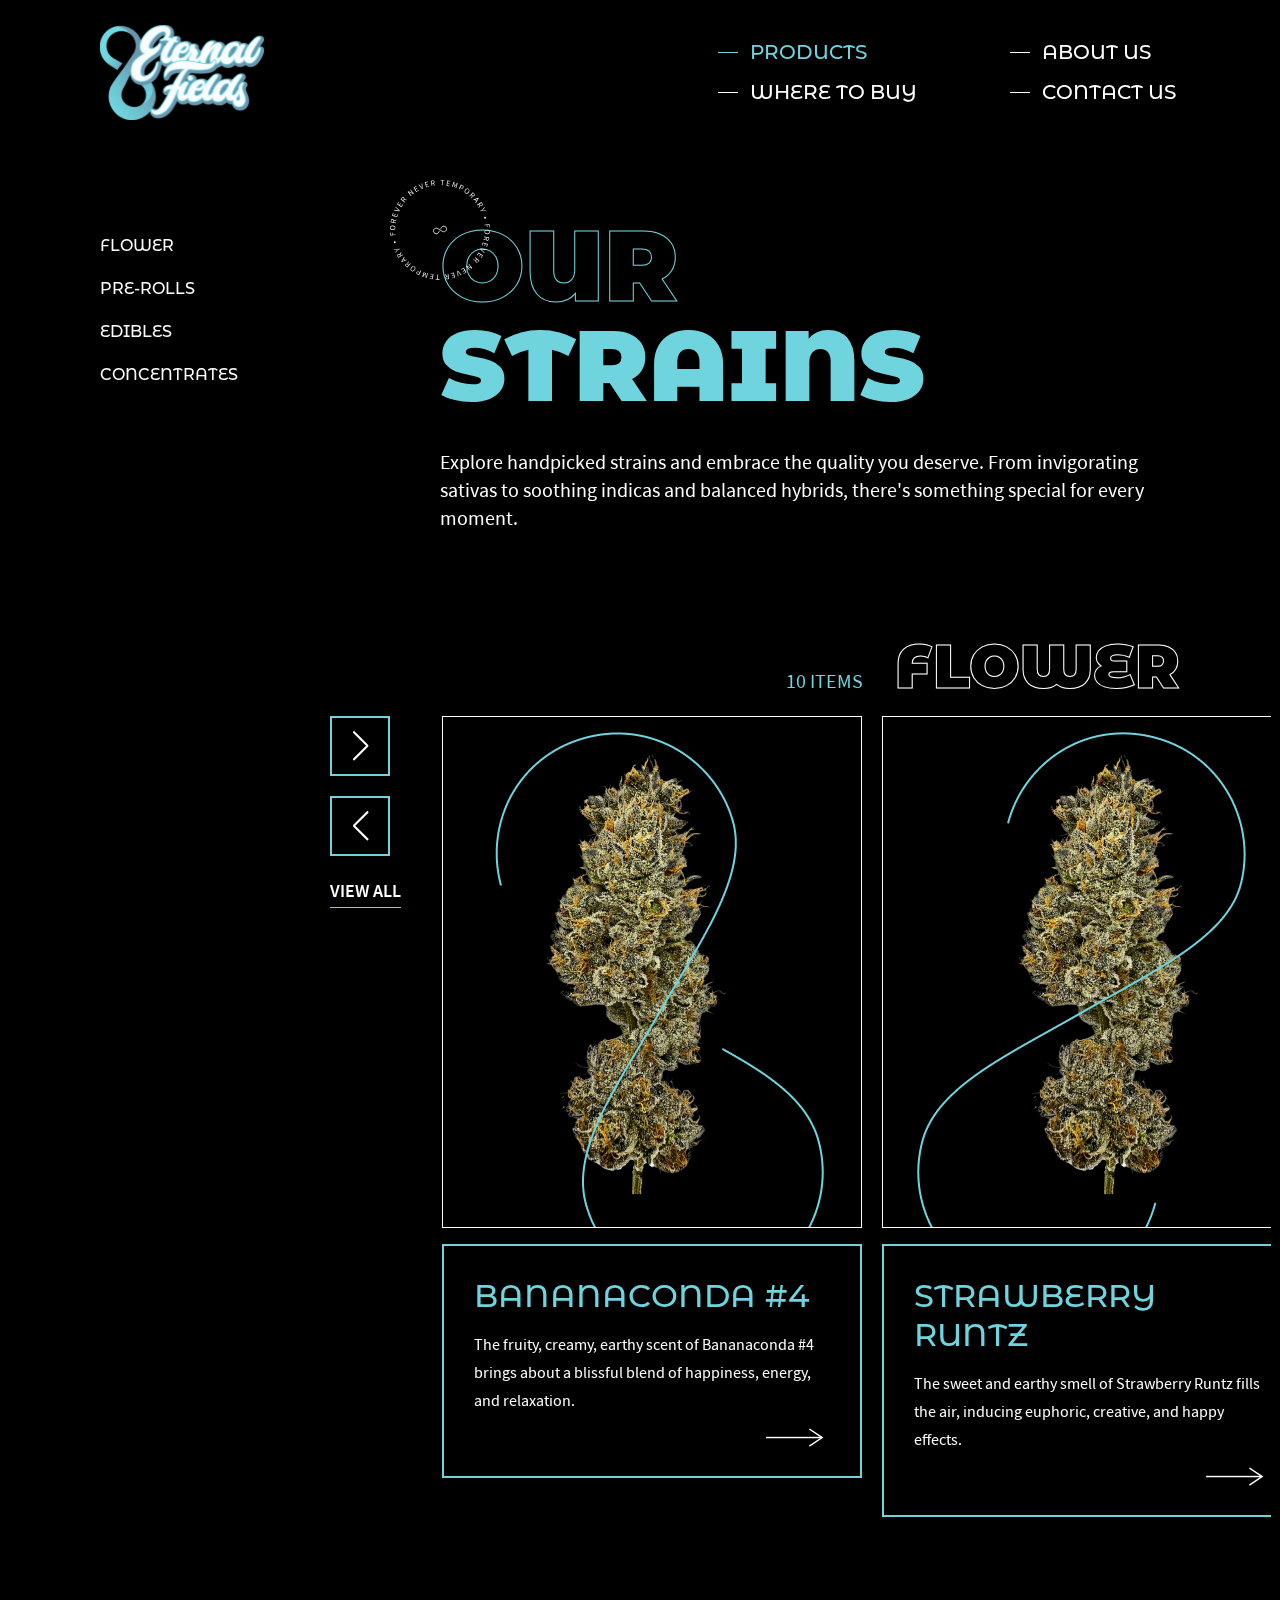
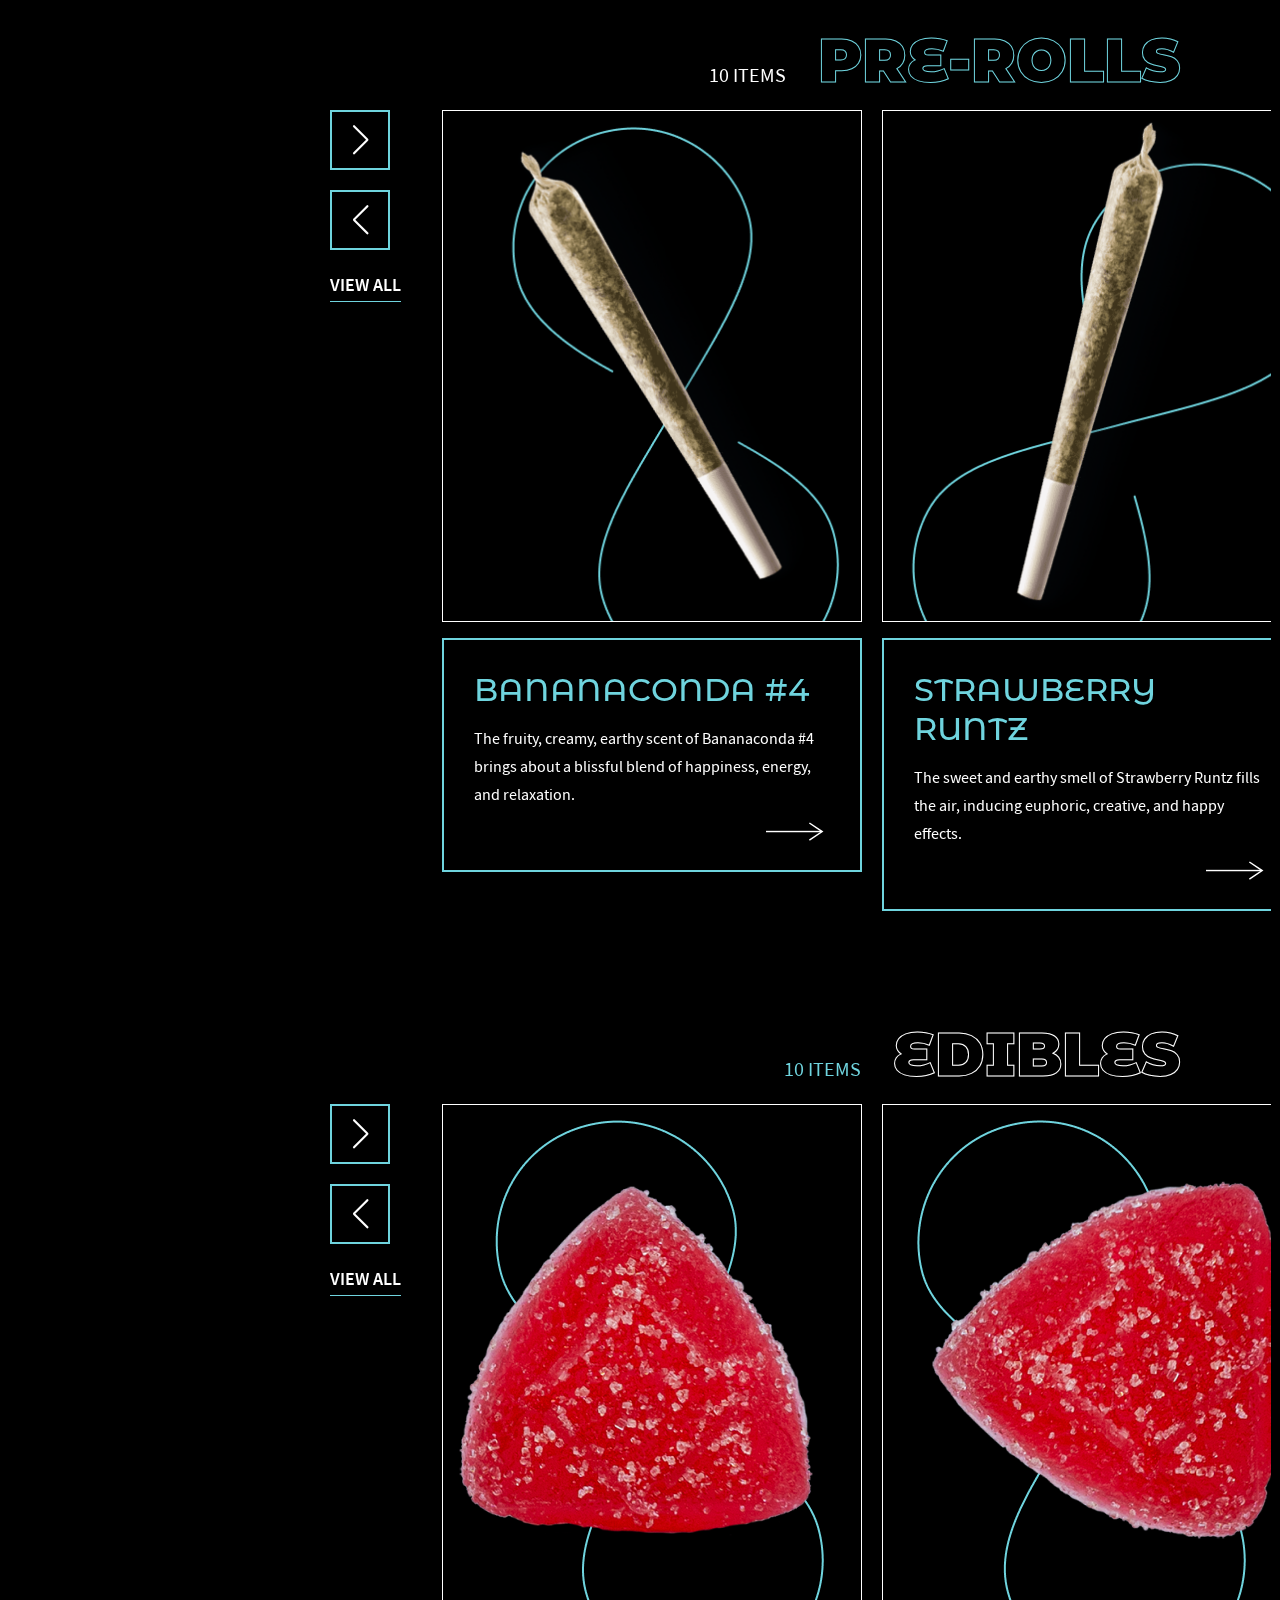
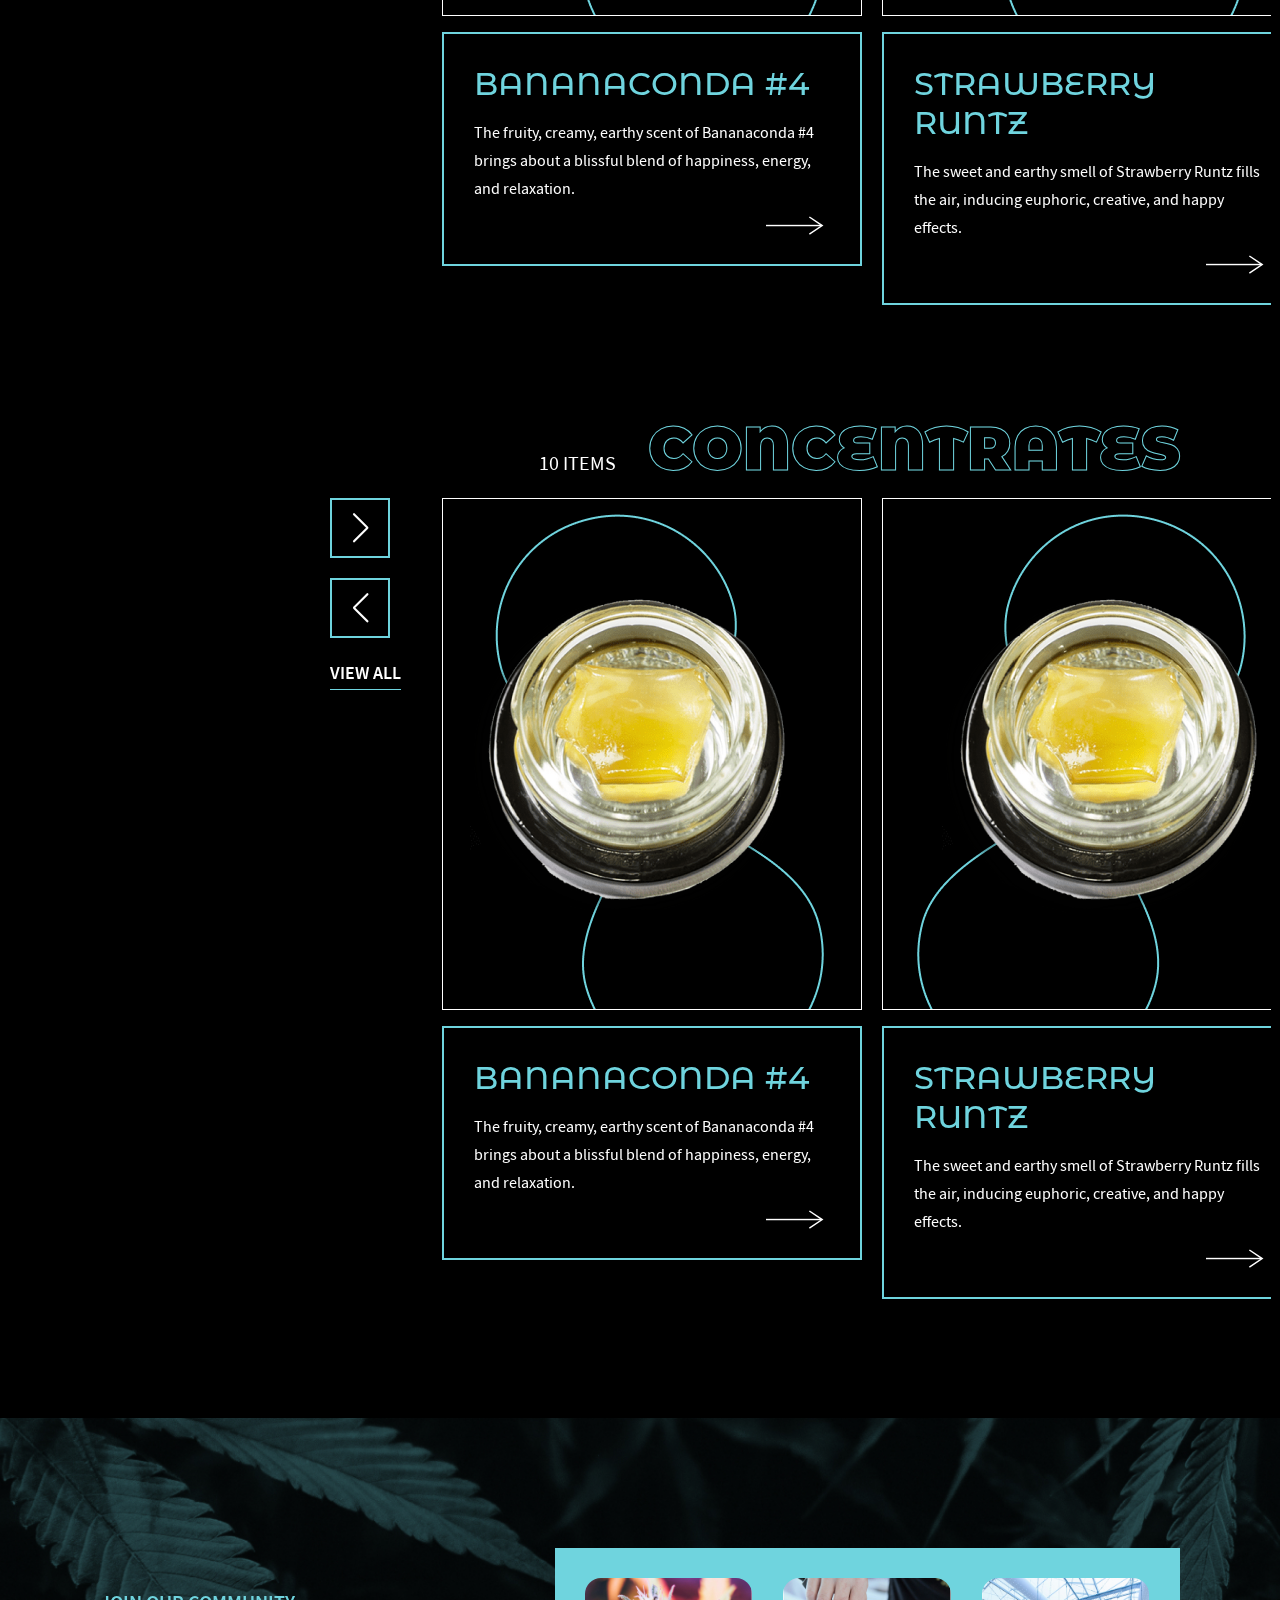
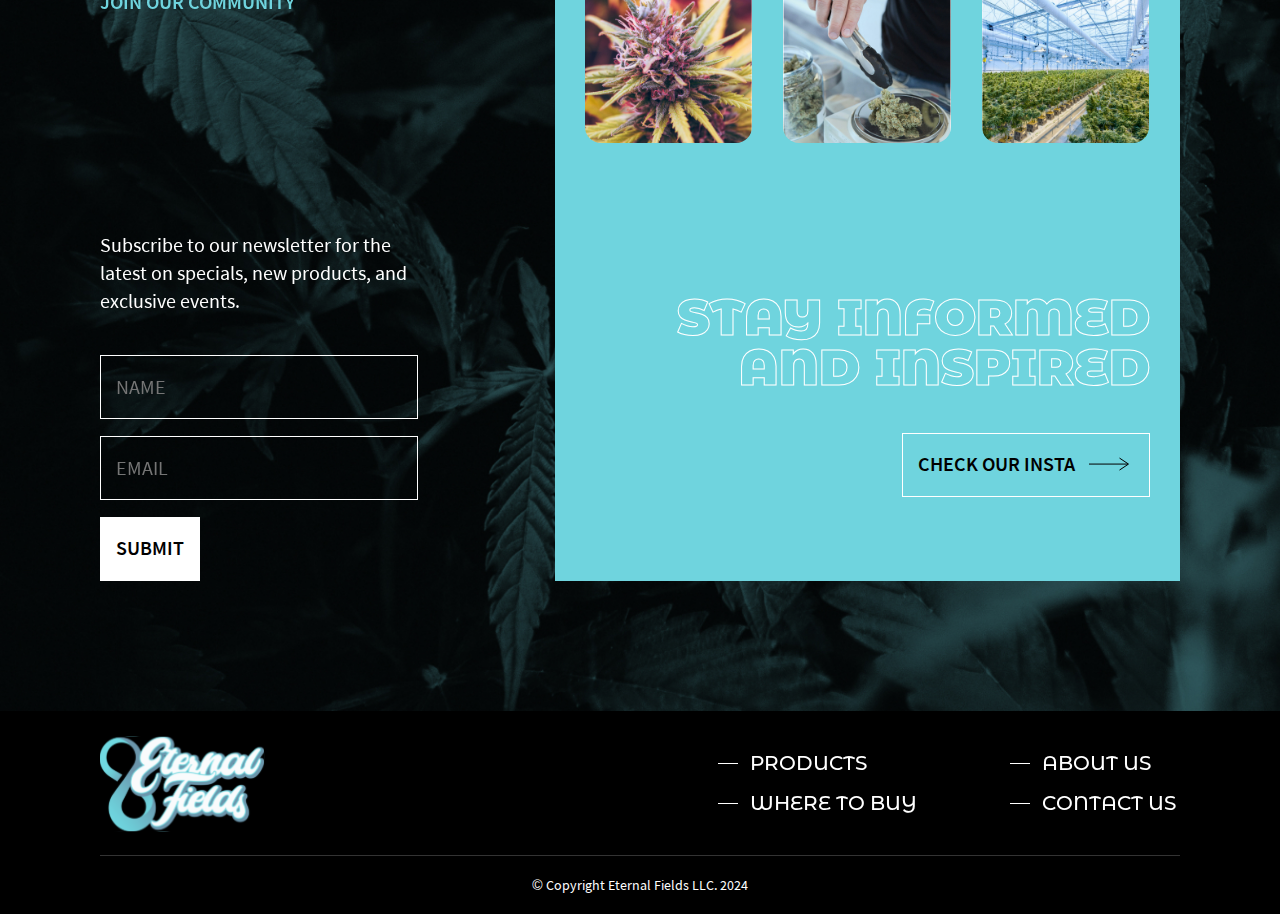
==== commit 3b5cdf3f: "fix" ====
--- a/html/product.html
+++ b/html/product.html
@@ -85,60 +85,60 @@
 								<div class="swiper-wrapper">
 									<div class="swiper-slide">
 										<figure>
-											<img src="img/img-2-1.png" alt="">
-										</figure>
-										<div class="text">
-											<h6>Bananaconda #4</h6>
-											<p>The fruity, creamy, earthy scent of Bananaconda #4 brings about a blissful blend of happiness, energy, and relaxation.</p>
-											<a href="#"><img src="img/icon-2.svg" alt=""></a>
-										</div>
-									</div>
-									<div class="swiper-slide">
-										<figure>
-											<img src="img/img-2-2.png" alt="">
-										</figure>
-										<div class="text">
-											<h6>Strawberry Runtz</h6>
-											<p>The sweet and earthy smell of Strawberry Runtz fills the air, inducing euphoric, creative, and happy effects.</p>
-											<a href="#"><img src="img/icon-2.svg" alt=""></a>
-										</div>
-									</div>
-									<div class="swiper-slide">
-										<figure>
-											<img src="img/img-2-3.png" alt="">
-										</figure>
-										<div class="text">
-											<h6>Cadillac Rainbows</h6>
-											<p>The fruity, gassy aroma of Cadillac Rainbows invites a wave of hunger, euphoria, and relaxation.</p>
-											<a href="#"><img src="img/icon-2.svg" alt=""></a>
-										</div>
-									</div>
-									<div class="swiper-slide">
-										<figure>
-											<img src="img/img-2-1.png" alt="">
-										</figure>
-										<div class="text">
-											<h6>Bananaconda #4</h6>
-											<p>The fruity, creamy, earthy scent of Bananaconda #4 brings about a blissful blend of happiness, energy, and relaxation.</p>
-											<a href="#"><img src="img/icon-2.svg" alt=""></a>
-										</div>
-									</div>
-									<div class="swiper-slide">
-										<figure>
-											<img src="img/img-2-2.png" alt="">
-										</figure>
-										<div class="text">
-											<h6>Strawberry Runtz</h6>
-											<p>The sweet and earthy smell of Strawberry Runtz fills the air, inducing euphoric, creative, and happy effects.</p>
-											<a href="#"><img src="img/icon-2.svg" alt=""></a>
-										</div>
-									</div>
-									<div class="swiper-slide">
-										<figure>
-											<img src="img/img-2-3.png" alt="">
-										</figure>
-										<div class="text">
-											<h6>Cadillac Rainbows</h6>
+											<a href="#"><img src="img/img-2-1.png" alt=""></a>
+										</figure>
+										<div class="text">
+											<h6><a href="#">Bananaconda #4</a></h6>
+											<p>The fruity, creamy, earthy scent of Bananaconda #4 brings about a blissful blend of happiness, energy, and relaxation.</p>
+											<a href="#"><img src="img/icon-2.svg" alt=""></a>
+										</div>
+									</div>
+									<div class="swiper-slide">
+										<figure>
+											<a href="#"><img src="img/img-2-2.png" alt=""></a>
+										</figure>
+										<div class="text">
+											<h6><a href="#">Strawberry Runtz</a></h6>
+											<p>The sweet and earthy smell of Strawberry Runtz fills the air, inducing euphoric, creative, and happy effects.</p>
+											<a href="#"><img src="img/icon-2.svg" alt=""></a>
+										</div>
+									</div>
+									<div class="swiper-slide">
+										<figure>
+											<a href="#"><img src="img/img-2-3.png" alt=""></a>
+										</figure>
+										<div class="text">
+											<h6><a href="#">Cadillac Rainbows</a></h6>
+											<p>The fruity, gassy aroma of Cadillac Rainbows invites a wave of hunger, euphoria, and relaxation.</p>
+											<a href="#"><img src="img/icon-2.svg" alt=""></a>
+										</div>
+									</div>
+									<div class="swiper-slide">
+										<figure>
+											<a href="#"><img src="img/img-2-1.png" alt=""></a>
+										</figure>
+										<div class="text">
+											<h6><a href="#">Bananaconda #4</a></h6>
+											<p>The fruity, creamy, earthy scent of Bananaconda #4 brings about a blissful blend of happiness, energy, and relaxation.</p>
+											<a href="#"><img src="img/icon-2.svg" alt=""></a>
+										</div>
+									</div>
+									<div class="swiper-slide">
+										<figure>
+											<a href="#"><img src="img/img-2-2.png" alt=""></a>
+										</figure>
+										<div class="text">
+											<h6><a href="#">Strawberry Runtz</a></h6>
+											<p>The sweet and earthy smell of Strawberry Runtz fills the air, inducing euphoric, creative, and happy effects.</p>
+											<a href="#"><img src="img/icon-2.svg" alt=""></a>
+										</div>
+									</div>
+									<div class="swiper-slide">
+										<figure>
+											<a href="#"><img src="img/img-2-3.png" alt=""></a>
+										</figure>
+										<div class="text">
+											<h6><a href="#">Cadillac Rainbows</a></h6>
 											<p>The fruity, gassy aroma of Cadillac Rainbows invites a wave of hunger, euphoria, and relaxation.</p>
 											<a href="#"><img src="img/icon-2.svg" alt=""></a>
 										</div>
@@ -164,60 +164,60 @@
 								<div class="swiper-wrapper">
 									<div class="swiper-slide">
 										<figure>
-											<img src="img/img-7-1.png" alt="">
-										</figure>
-										<div class="text">
-											<h6>Bananaconda #4</h6>
-											<p>The fruity, creamy, earthy scent of Bananaconda #4 brings about a blissful blend of happiness, energy, and relaxation.</p>
-											<a href="#"><img src="img/icon-2.svg" alt=""></a>
-										</div>
-									</div>
-									<div class="swiper-slide">
-										<figure>
-											<img src="img/img-7-2.png" alt="">
-										</figure>
-										<div class="text">
-											<h6>Strawberry Runtz</h6>
-											<p>The sweet and earthy smell of Strawberry Runtz fills the air, inducing euphoric, creative, and happy effects.</p>
-											<a href="#"><img src="img/icon-2.svg" alt=""></a>
-										</div>
-									</div>
-									<div class="swiper-slide">
-										<figure>
-											<img src="img/img-2-3.png" alt="">
-										</figure>
-										<div class="text">
-											<h6>Cadillac Rainbows</h6>
-											<p>The fruity, gassy aroma of Cadillac Rainbows invites a wave of hunger, euphoria, and relaxation.</p>
-											<a href="#"><img src="img/icon-2.svg" alt=""></a>
-										</div>
-									</div>
-									<div class="swiper-slide">
-										<figure>
-											<img src="img/img-2-1.png" alt="">
-										</figure>
-										<div class="text">
-											<h6>Bananaconda #4</h6>
-											<p>The fruity, creamy, earthy scent of Bananaconda #4 brings about a blissful blend of happiness, energy, and relaxation.</p>
-											<a href="#"><img src="img/icon-2.svg" alt=""></a>
-										</div>
-									</div>
-									<div class="swiper-slide">
-										<figure>
-											<img src="img/img-2-2.png" alt="">
-										</figure>
-										<div class="text">
-											<h6>Strawberry Runtz</h6>
-											<p>The sweet and earthy smell of Strawberry Runtz fills the air, inducing euphoric, creative, and happy effects.</p>
-											<a href="#"><img src="img/icon-2.svg" alt=""></a>
-										</div>
-									</div>
-									<div class="swiper-slide">
-										<figure>
-											<img src="img/img-2-3.png" alt="">
-										</figure>
-										<div class="text">
-											<h6>Cadillac Rainbows</h6>
+											<a href="#"><img src="img/img-7-1.png" alt=""></a>
+										</figure>
+										<div class="text">
+											<h6><a href="#">Bananaconda #4</a></h6>
+											<p>The fruity, creamy, earthy scent of Bananaconda #4 brings about a blissful blend of happiness, energy, and relaxation.</p>
+											<a href="#"><img src="img/icon-2.svg" alt=""></a>
+										</div>
+									</div>
+									<div class="swiper-slide">
+										<figure>
+											<a href="#"><img src="img/img-7-2.png" alt=""></a>
+										</figure>
+										<div class="text">
+											<h6><a href="#">Strawberry Runtz</a></h6>
+											<p>The sweet and earthy smell of Strawberry Runtz fills the air, inducing euphoric, creative, and happy effects.</p>
+											<a href="#"><img src="img/icon-2.svg" alt=""></a>
+										</div>
+									</div>
+									<div class="swiper-slide">
+										<figure>
+											<a href="#"><img src="img/img-2-3.png" alt=""></a>
+										</figure>
+										<div class="text">
+											<h6><a href="#">Cadillac Rainbows</a></h6>
+											<p>The fruity, gassy aroma of Cadillac Rainbows invites a wave of hunger, euphoria, and relaxation.</p>
+											<a href="#"><img src="img/icon-2.svg" alt=""></a>
+										</div>
+									</div>
+									<div class="swiper-slide">
+										<figure>
+											<a href="#"><img src="img/img-2-1.png" alt=""></a>
+										</figure>
+										<div class="text">
+											<h6><a href="#">Bananaconda #4</a></h6>
+											<p>The fruity, creamy, earthy scent of Bananaconda #4 brings about a blissful blend of happiness, energy, and relaxation.</p>
+											<a href="#"><img src="img/icon-2.svg" alt=""></a>
+										</div>
+									</div>
+									<div class="swiper-slide">
+										<figure>
+											<a href="#"><img src="img/img-2-2.png" alt=""></a>
+										</figure>
+										<div class="text">
+											<h6><a href="#">Strawberry Runtz</a></h6>
+											<p>The sweet and earthy smell of Strawberry Runtz fills the air, inducing euphoric, creative, and happy effects.</p>
+											<a href="#"><img src="img/icon-2.svg" alt=""></a>
+										</div>
+									</div>
+									<div class="swiper-slide">
+										<figure>
+											<a href="#"><img src="img/img-2-3.png" alt=""></a>
+										</figure>
+										<div class="text">
+											<h6><a href="#">Cadillac Rainbows</a></h6>
 											<p>The fruity, gassy aroma of Cadillac Rainbows invites a wave of hunger, euphoria, and relaxation.</p>
 											<a href="#"><img src="img/icon-2.svg" alt=""></a>
 										</div>
@@ -243,60 +243,60 @@
 								<div class="swiper-wrapper">
 									<div class="swiper-slide">
 										<figure>
-											<img src="img/img-8-1.png" alt="">
-										</figure>
-										<div class="text">
-											<h6>Bananaconda #4</h6>
-											<p>The fruity, creamy, earthy scent of Bananaconda #4 brings about a blissful blend of happiness, energy, and relaxation.</p>
-											<a href="#"><img src="img/icon-2.svg" alt=""></a>
-										</div>
-									</div>
-									<div class="swiper-slide">
-										<figure>
-											<img src="img/img-8-2.png" alt="">
-										</figure>
-										<div class="text">
-											<h6>Strawberry Runtz</h6>
-											<p>The sweet and earthy smell of Strawberry Runtz fills the air, inducing euphoric, creative, and happy effects.</p>
-											<a href="#"><img src="img/icon-2.svg" alt=""></a>
-										</div>
-									</div>
-									<div class="swiper-slide">
-										<figure>
-											<img src="img/img-2-3.png" alt="">
-										</figure>
-										<div class="text">
-											<h6>Cadillac Rainbows</h6>
-											<p>The fruity, gassy aroma of Cadillac Rainbows invites a wave of hunger, euphoria, and relaxation.</p>
-											<a href="#"><img src="img/icon-2.svg" alt=""></a>
-										</div>
-									</div>
-									<div class="swiper-slide">
-										<figure>
-											<img src="img/img-2-1.png" alt="">
-										</figure>
-										<div class="text">
-											<h6>Bananaconda #4</h6>
-											<p>The fruity, creamy, earthy scent of Bananaconda #4 brings about a blissful blend of happiness, energy, and relaxation.</p>
-											<a href="#"><img src="img/icon-2.svg" alt=""></a>
-										</div>
-									</div>
-									<div class="swiper-slide">
-										<figure>
-											<img src="img/img-2-2.png" alt="">
-										</figure>
-										<div class="text">
-											<h6>Strawberry Runtz</h6>
-											<p>The sweet and earthy smell of Strawberry Runtz fills the air, inducing euphoric, creative, and happy effects.</p>
-											<a href="#"><img src="img/icon-2.svg" alt=""></a>
-										</div>
-									</div>
-									<div class="swiper-slide">
-										<figure>
-											<img src="img/img-2-3.png" alt="">
-										</figure>
-										<div class="text">
-											<h6>Cadillac Rainbows</h6>
+											<a href="#"><img src="img/img-8-1.png" alt=""></a>
+										</figure>
+										<div class="text">
+											<h6><a href="#">Bananaconda #4</a></h6>
+											<p>The fruity, creamy, earthy scent of Bananaconda #4 brings about a blissful blend of happiness, energy, and relaxation.</p>
+											<a href="#"><img src="img/icon-2.svg" alt=""></a>
+										</div>
+									</div>
+									<div class="swiper-slide">
+										<figure>
+											<a href="#"><img src="img/img-8-2.png" alt=""></a>
+										</figure>
+										<div class="text">
+											<h6><a href="#">Strawberry Runtz</a></h6>
+											<p>The sweet and earthy smell of Strawberry Runtz fills the air, inducing euphoric, creative, and happy effects.</p>
+											<a href="#"><img src="img/icon-2.svg" alt=""></a>
+										</div>
+									</div>
+									<div class="swiper-slide">
+										<figure>
+											<a href="#"><img src="img/img-2-3.png" alt=""></a>
+										</figure>
+										<div class="text">
+											<h6><a href="#">Cadillac Rainbows</a></h6>
+											<p>The fruity, gassy aroma of Cadillac Rainbows invites a wave of hunger, euphoria, and relaxation.</p>
+											<a href="#"><img src="img/icon-2.svg" alt=""></a>
+										</div>
+									</div>
+									<div class="swiper-slide">
+										<figure>
+											<a href="#"><img src="img/img-2-1.png" alt=""></a>
+										</figure>
+										<div class="text">
+											<h6><a href="#">Bananaconda #4</a></h6>
+											<p>The fruity, creamy, earthy scent of Bananaconda #4 brings about a blissful blend of happiness, energy, and relaxation.</p>
+											<a href="#"><img src="img/icon-2.svg" alt=""></a>
+										</div>
+									</div>
+									<div class="swiper-slide">
+										<figure>
+											<a href="#"><img src="img/img-2-2.png" alt=""></a>
+										</figure>
+										<div class="text">
+											<h6><a href="#">Strawberry Runtz</a></h6>
+											<p>The sweet and earthy smell of Strawberry Runtz fills the air, inducing euphoric, creative, and happy effects.</p>
+											<a href="#"><img src="img/icon-2.svg" alt=""></a>
+										</div>
+									</div>
+									<div class="swiper-slide">
+										<figure>
+											<a href="#"><img src="img/img-2-3.png" alt=""></a>
+										</figure>
+										<div class="text">
+											<h6><a href="#">Cadillac Rainbows</a></h6>
 											<p>The fruity, gassy aroma of Cadillac Rainbows invites a wave of hunger, euphoria, and relaxation.</p>
 											<a href="#"><img src="img/icon-2.svg" alt=""></a>
 										</div>
@@ -322,60 +322,60 @@
 								<div class="swiper-wrapper">
 									<div class="swiper-slide">
 										<figure>
-											<img src="img/img-9-1.png" alt="">
-										</figure>
-										<div class="text">
-											<h6>Bananaconda #4</h6>
-											<p>The fruity, creamy, earthy scent of Bananaconda #4 brings about a blissful blend of happiness, energy, and relaxation.</p>
-											<a href="#"><img src="img/icon-2.svg" alt=""></a>
-										</div>
-									</div>
-									<div class="swiper-slide">
-										<figure>
-											<img src="img/img-9-2.png" alt="">
-										</figure>
-										<div class="text">
-											<h6>Strawberry Runtz</h6>
-											<p>The sweet and earthy smell of Strawberry Runtz fills the air, inducing euphoric, creative, and happy effects.</p>
-											<a href="#"><img src="img/icon-2.svg" alt=""></a>
-										</div>
-									</div>
-									<div class="swiper-slide">
-										<figure>
-											<img src="img/img-2-3.png" alt="">
-										</figure>
-										<div class="text">
-											<h6>Cadillac Rainbows</h6>
-											<p>The fruity, gassy aroma of Cadillac Rainbows invites a wave of hunger, euphoria, and relaxation.</p>
-											<a href="#"><img src="img/icon-2.svg" alt=""></a>
-										</div>
-									</div>
-									<div class="swiper-slide">
-										<figure>
-											<img src="img/img-2-1.png" alt="">
-										</figure>
-										<div class="text">
-											<h6>Bananaconda #4</h6>
-											<p>The fruity, creamy, earthy scent of Bananaconda #4 brings about a blissful blend of happiness, energy, and relaxation.</p>
-											<a href="#"><img src="img/icon-2.svg" alt=""></a>
-										</div>
-									</div>
-									<div class="swiper-slide">
-										<figure>
-											<img src="img/img-2-2.png" alt="">
-										</figure>
-										<div class="text">
-											<h6>Strawberry Runtz</h6>
-											<p>The sweet and earthy smell of Strawberry Runtz fills the air, inducing euphoric, creative, and happy effects.</p>
-											<a href="#"><img src="img/icon-2.svg" alt=""></a>
-										</div>
-									</div>
-									<div class="swiper-slide">
-										<figure>
-											<img src="img/img-2-3.png" alt="">
-										</figure>
-										<div class="text">
-											<h6>Cadillac Rainbows</h6>
+											<a href="#"><img src="img/img-9-1.png" alt=""></a>
+										</figure>
+										<div class="text">
+											<h6><a href="#">Bananaconda #4</a></h6>
+											<p>The fruity, creamy, earthy scent of Bananaconda #4 brings about a blissful blend of happiness, energy, and relaxation.</p>
+											<a href="#"><img src="img/icon-2.svg" alt=""></a>
+										</div>
+									</div>
+									<div class="swiper-slide">
+										<figure>
+											<a href="#"><img src="img/img-9-2.png" alt=""></a>
+										</figure>
+										<div class="text">
+											<h6><a href="#">Strawberry Runtz</a></h6>
+											<p>The sweet and earthy smell of Strawberry Runtz fills the air, inducing euphoric, creative, and happy effects.</p>
+											<a href="#"><img src="img/icon-2.svg" alt=""></a>
+										</div>
+									</div>
+									<div class="swiper-slide">
+										<figure>
+											<a href="#"><img src="img/img-2-3.png" alt=""></a>
+										</figure>
+										<div class="text">
+											<h6><a href="#">Cadillac Rainbows</a></h6>
+											<p>The fruity, gassy aroma of Cadillac Rainbows invites a wave of hunger, euphoria, and relaxation.</p>
+											<a href="#"><img src="img/icon-2.svg" alt=""></a>
+										</div>
+									</div>
+									<div class="swiper-slide">
+										<figure>
+											<a href="#">	<img src="img/img-2-1.png" alt=""></a>
+										</figure>
+										<div class="text">
+											<h6><a href="#">Bananaconda #4</a></h6>
+											<p>The fruity, creamy, earthy scent of Bananaconda #4 brings about a blissful blend of happiness, energy, and relaxation.</p>
+											<a href="#"><img src="img/icon-2.svg" alt=""></a>
+										</div>
+									</div>
+									<div class="swiper-slide">
+										<figure>
+											<a href="#"><img src="img/img-2-2.png" alt=""></a>
+										</figure>
+										<div class="text">
+											<h6><a href="#">Strawberry Runtz</a></h6>
+											<p>The sweet and earthy smell of Strawberry Runtz fills the air, inducing euphoric, creative, and happy effects.</p>
+											<a href="#"><img src="img/icon-2.svg" alt=""></a>
+										</div>
+									</div>
+									<div class="swiper-slide">
+										<figure>
+											<a href="#"><img src="img/img-2-3.png" alt=""></a>
+										</figure>
+										<div class="text">
+											<h6><a href="#">Cadillac Rainbows</a></h6>
 											<p>The fruity, gassy aroma of Cadillac Rainbows invites a wave of hunger, euphoria, and relaxation.</p>
 											<a href="#"><img src="img/icon-2.svg" alt=""></a>
 										</div>
--- a/html/css/styles.css
+++ b/html/css/styles.css
@@ -1517,5 +1517,30 @@
         .about .video-wrap a .play:hover {
           background: #fff; }
 
+.strains-slider .swiper-slide .text h6 a, .product-slider .swiper-slide .text h6 a {
+  float: inherit;
+  color: #6fd4de; }
+  .strains-slider .swiper-slide .text h6 a:hover, .product-slider .swiper-slide .text h6 a:hover {
+    opacity: 0.7; }
+
+.strains-slider .swiper-slide figure, .item-4x .item figure, .product-slider .swiper-slide figure {
+  overflow: hidden; }
+  .strains-slider .swiper-slide figure img, .item-4x .item figure img, .product-slider .swiper-slide figure img {
+    -webkit-transition: all .4s ease;
+    transition: all .4s ease;
+    -webkit-transform-origin: center;
+            transform-origin: center; }
+  .strains-slider .swiper-slide figure a:hover img, .item-4x .item figure a:hover img, .product-slider .swiper-slide figure a:hover img {
+    -webkit-transform: scale(1.02);
+            transform: scale(1.02); }
+
+.item-4x .item .text h6 a {
+  position: inherit;
+  color: #6fd4de;
+  float: inherit; }
+  .item-4x .item .text h6 a:hover {
+    opacity: 0.7; }
+
 /*-----------------------------END-PAGE-ABOUT-------------------------------*/
+
 /*# sourceMappingURL=styles.css.map */